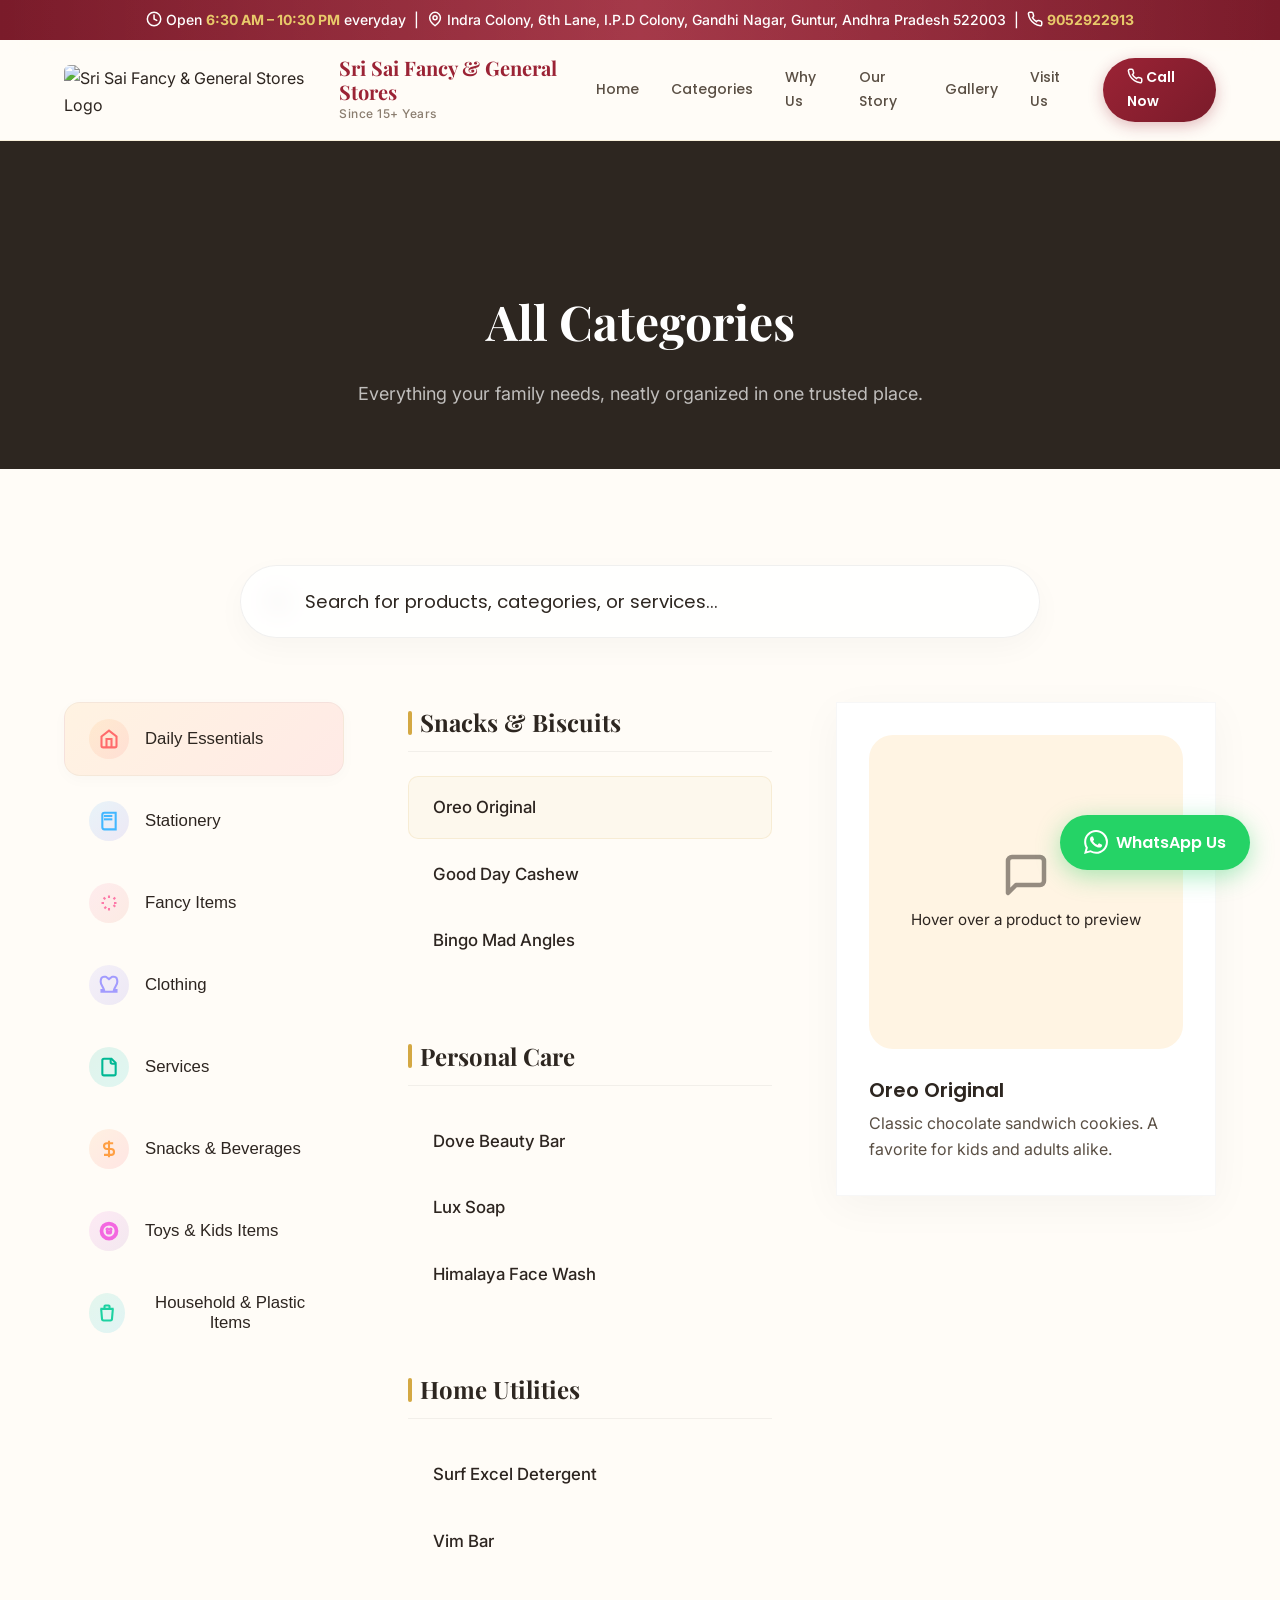
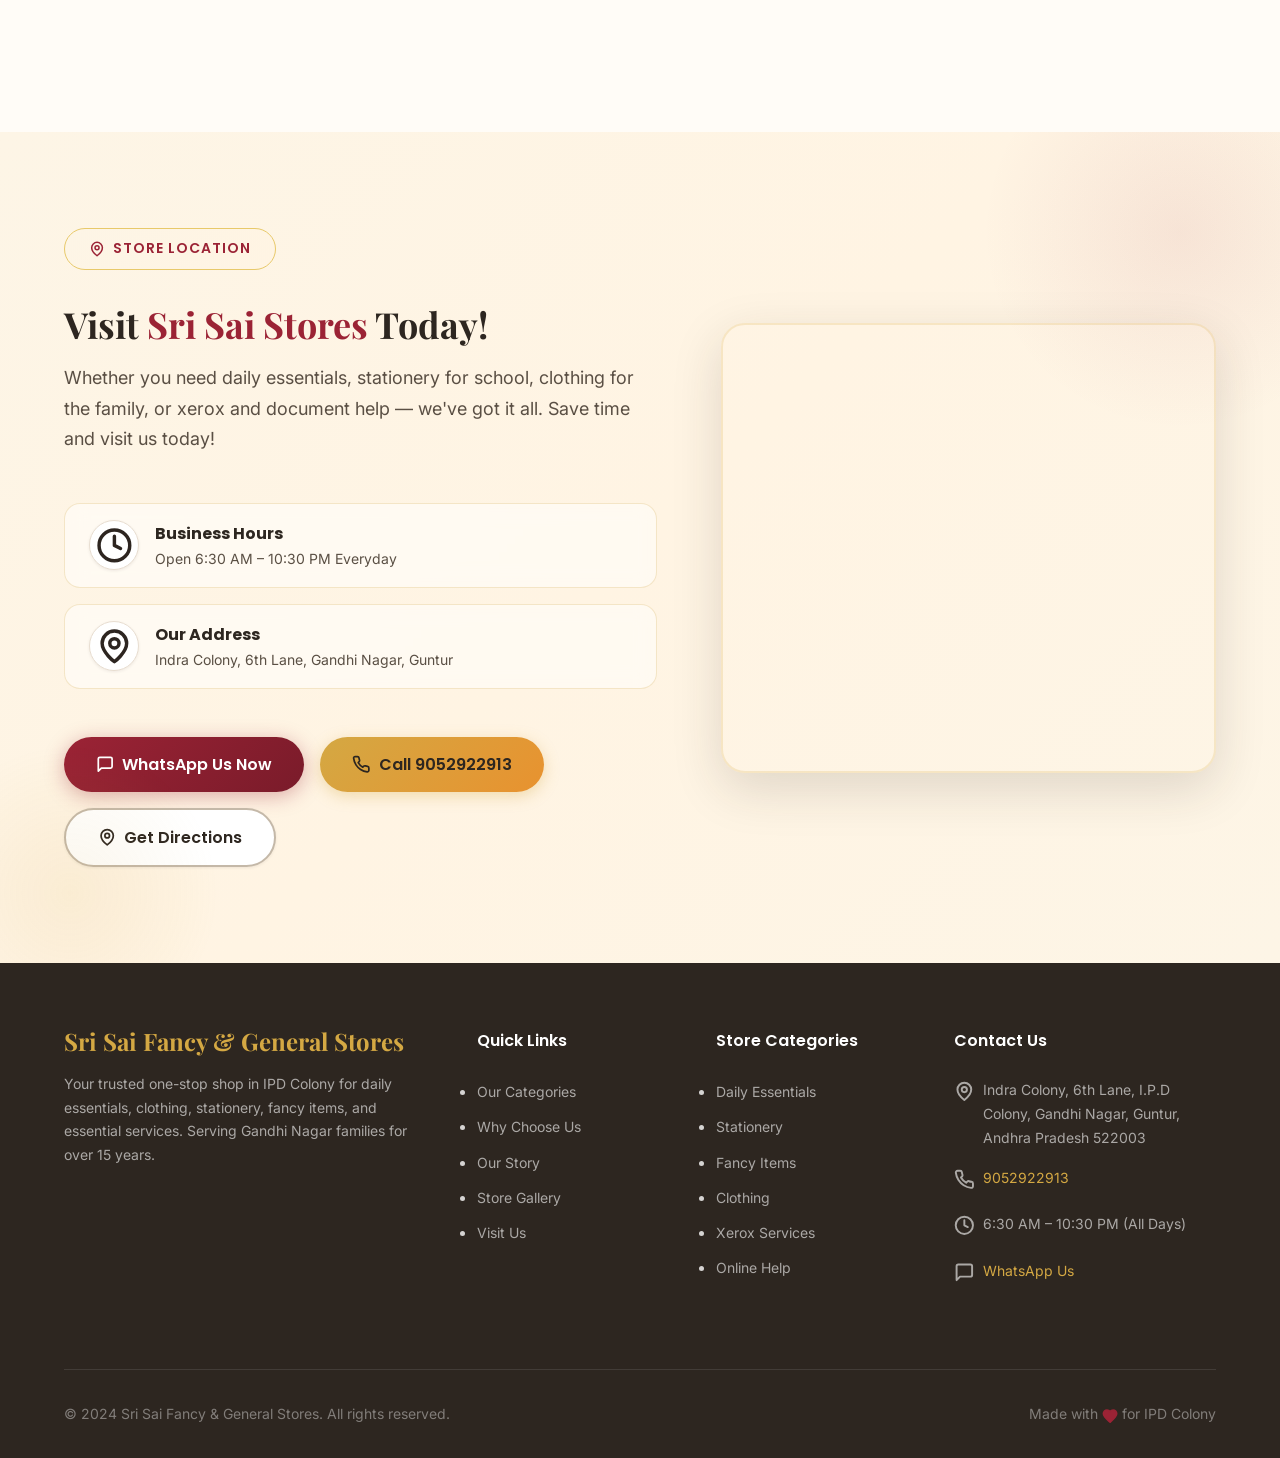
==== categories.html @ 4fc8375c "Add files via upload" ====
<!DOCTYPE html>
<html lang="en">

<head>
  <meta charset="UTF-8">
  <meta name="viewport" content="width=device-width, initial-scale=1.0">
  <title>Sri Sai Fancy & General Stores | IPD Colony, Gandhi Nagar, Guntur</title>
  <meta name="description"
    content="Sri Sai Fancy & General Stores — Your trusted one-stop shop in IPD Colony, Gandhi Nagar, Guntur for daily essentials, stationery, clothing, xerox services & more. Serving 200+ families for 15+ years. Call 9052922913.">
  <meta name="keywords"
    content="general store Guntur, fancy store IPD Colony, Gandhi Nagar store, stationery Guntur, xerox service, clothing store Guntur, Sri Sai stores">
  <meta name="author" content="Sri Sai Fancy & General Stores">
  <meta name="robots" content="index, follow">

  <!-- Open Graph -->
  <meta property="og:title" content="Sri Sai Fancy & General Stores | IPD Colony, Guntur">
  <meta property="og:description"
    content="Your trusted one-stop shop for daily needs, clothing, stationery, and essential services. Serving IPD Colony for 15+ years.">
  <meta property="og:type" content="website">
  <meta property="og:image" content="images/shop-image-2.png">

  <!-- Favicon (using professional vector SVG) -->
  <link rel="icon"
    href="data:image/svg+xml,<svg xmlns='http://www.w3.org/2000/svg' viewBox='0 0 24 24' fill='none' stroke='%239B2335' stroke-width='2' stroke-linecap='round' stroke-linejoin='round'><path d='M3 9l9-7 9 7v11a2 2 0 0 1-2 2H5a2 2 0 0 1-2-2z'/><polyline points='9 22 9 12 15 12 15 22'/></svg>">

  <!-- Stylesheet -->
  <link rel="stylesheet" href="style.css">
</head>

<body>

  <!-- ========== ANNOUNCEMENT BAR ========== -->
  <div class="announcement-bar" id="announcement-bar">
    <span>
      <svg class="icon-svg" viewBox="0 0 24 24" fill="none" stroke="currentColor" stroke-width="2.5"><circle cx="12" cy="12" r="10"/><path d="M12 6v6l4 2"/></svg> Open <span class="highlight">6:30 AM – 10:30 PM</span> everyday &nbsp;|&nbsp;
      <svg class="icon-svg" viewBox="0 0 24 24" fill="none" stroke="currentColor" stroke-width="2.5"><path d="M20 10c0 6-8 12-8 12s-8-6-8-12a8 8 0 0 1 16 0Z"/><circle cx="12" cy="10" r="3"/></svg> Indra Colony, 6th Lane, I.P.D Colony, Gandhi Nagar, Guntur, Andhra Pradesh 522003 &nbsp;|&nbsp;
      <svg class="icon-svg" viewBox="0 0 24 24" fill="none" stroke="currentColor" stroke-width="2.5"><path d="M22 16.92v3a2 2 0 0 1-2.18 2 19.79 19.79 0 0 1-8.63-3.07 19.5 19.5 0 0 1-6-6 19.79 19.79 0 0 1-3.07-8.67A2 2 0 0 1 4.11 2h3a2 2 0 0 1 2 1.72 12.84 12.84 0 0 0 .7 2.81 2 2 0 0 1-.45 2.11L8.09 9.91a16 16 0 0 0 6 6l1.27-1.27a2 2 0 0 1 2.11-.45 12.84 12.84 0 0 0 2.81.7A2 2 0 0 1 22 16.92z"/></svg> <span class="highlight">9052922913</span>
    </span>
  </div>

  <!-- ========== NAVBAR ========== -->
  <nav class="navbar" id="navbar">
    <div class="navbar-inner">
      <a href="#" class="navbar-brand" id="navbar-brand">
        <img src="images/logo.png" alt="Sri Sai Fancy & General Stores Logo" loading="eager">
        <div class="brand-text">
          <span class="brand-name">Sri Sai Fancy & General Stores</span>
          <span class="brand-tagline">Since 15+ Years</span>
        </div>
      </a>

      <div class="navbar-nav" id="navbar-nav">
        <a href="index.html" class="nav-link" id="nav-home">Home</a>
        <a href="#" class="nav-link active" id="nav-categories">Categories</a>
        <a href="index.html#why-us" class="nav-link" id="nav-why-us">Why Us</a>
        <a href="index.html#trust" class="nav-link" id="nav-trust">Our Story</a>
        <a href="index.html#gallery" class="nav-link" id="nav-gallery">Gallery</a>
        <!-- HIDDEN: Reviews nav link — remove style="display:none" to re-enable -->
        <a href="index.html#reviews" class="nav-link" id="nav-reviews" style="display:none">Reviews</a>
        <a href="index.html#cta" class="nav-link" id="nav-location">Visit Us</a>
        <a href="tel:9052922913" class="nav-link nav-cta" id="nav-call"><svg class="icon-svg" viewBox="0 0 24 24" fill="none" stroke="currentColor" stroke-width="2.5"><path d="M22 16.92v3a2 2 0 0 1-2.18 2 19.79 19.79 0 0 1-8.63-3.07 19.5 19.5 0 0 1-6-6 19.79 19.79 0 0 1-3.07-8.67A2 2 0 0 1 4.11 2h3a2 2 0 0 1 2 1.72 12.84 12.84 0 0 0 .7 2.81 2 2 0 0 1-.45 2.11L8.09 9.91a16 16 0 0 0 6 6l1.27-1.27a2 2 0 0 1 2.11-.45 12.84 12.84 0 0 0 2.81.7A2 2 0 0 1 22 16.92z"/></svg> Call Now</a>
      </div>

      <button class="mobile-toggle" id="mobile-toggle" aria-label="Toggle navigation menu">
        <span></span>
        <span></span>
        <span></span>
      </button>
    </div>
  </nav>

  <!-- ========== PAGE HEADER ========== -->
  <header class="page-header" style="background: var(--warm-gray-900); padding: 140px 0 60px; text-align: center; color: white;">
    <div class="container">
      <h1 style="font-family: 'Playfair Display', serif; font-size: var(--text-5xl); margin-bottom: var(--space-md);">All Categories</h1>
      <p style="color: rgba(255,255,255,0.7); max-width: 600px; margin: 0 auto; font-size: var(--text-lg);">Everything your family needs, neatly organized in one trusted place.</p>
    </div>
  </header>

  <!-- ========== PREMIUM CATALOG SYSTEM ========== -->
  <section class="catalog-system section-padding" id="catalog-system">
    <div class="container">
      
      <!-- Smart Search Bar -->
      <div class="catalog-search-wrapper">
        <div class="search-icon">
          <svg viewBox="0 0 24 24" fill="none" stroke="currentColor" stroke-width="2"><circle cx="11" cy="11" r="8"/><line x1="21" y1="21" x2="16.65" y2="16.65"/></svg>
        </div>
        <input type="text" id="catalog-search" class="catalog-search-input" placeholder="Search for products, categories, or services..." autocomplete="off">
        <button class="search-clear" id="search-clear" aria-label="Clear search" style="display:none;">&times;</button>
      </div>

      <!-- Main Layout -->
      <div class="catalog-layout">
        
        <!-- Sidebar: Main Categories -->
        <aside class="catalog-sidebar" id="catalog-sidebar">
          <!-- Populated by JS -->
        </aside>

        <!-- Center: Subcategories & Products -->
        <main class="catalog-content" id="catalog-content">
          <!-- Populated by JS -->
        </main>

        <!-- Right: Sticky Product Preview -->
        <aside class="catalog-preview-pane" id="catalog-preview-pane">
          <div class="preview-sticky-container">
            <div class="preview-card" id="preview-card">
              <div class="preview-image-wrapper">
                <div class="preview-placeholder">
                  <svg class="icon-svg" viewBox="0 0 24 24" fill="none" stroke="currentColor" stroke-width="1.5"><path d="M21 15a2 2 0 0 1-2 2H7l-4 4V5a2 2 0 0 1 2-2h14a2 2 0 0 1 2 2z"/></svg>
                  <span>Hover over a product to preview</span>
                </div>
                <img src="" alt="" class="preview-image" id="preview-image">
                <div class="preview-glow" id="preview-glow"></div>
              </div>
              <div class="preview-details">
                <h3 class="preview-title" id="preview-title"></h3>
                <p class="preview-desc" id="preview-desc"></p>
              </div>
            </div>
          </div>
        </aside>

      </div>
    </div>
  </section>

  <!-- Other sections removed for categories page -->

  <!-- ========== CTA / VISIT US SECTION ========== -->
  <section class="cta-section section-padding" id="cta">
    <div class="container">
      <div class="cta-grid">
        <div class="cta-details fade-in-left">
          <div class="section-badge"><svg class="icon-svg" viewBox="0 0 24 24" fill="none" stroke="currentColor" stroke-width="2.5"><path d="M20 10c0 6-8 12-8 12s-8-6-8-12a8 8 0 0 1 16 0Z"/><circle cx="12" cy="10" r="3"/></svg> Store Location</div>
          <h2>Visit <span>Sri Sai Stores</span> Today!</h2>
          <p>Whether you need daily essentials, stationery for school, clothing for the family, or xerox and document
            help — we've got it all. Save time and visit us today!</p>

          <div class="cta-info">
            <div class="cta-info-card">
              <div class="cta-info-icon"><svg class="icon-svg" viewBox="0 0 24 24" fill="none" stroke="currentColor" stroke-width="2.5"><circle cx="12" cy="12" r="10"/><path d="M12 6v6l4 2"/></svg></div>
              <div class="cta-info-text">
                <strong>Business Hours</strong>
                <span>Open 6:30 AM – 10:30 PM Everyday</span>
              </div>
            </div>

            <div class="cta-info-card">
              <div class="cta-info-icon"><svg class="icon-svg" viewBox="0 0 24 24" fill="none" stroke="currentColor" stroke-width="2.5"><path d="M20 10c0 6-8 12-8 12s-8-6-8-12a8 8 0 0 1 16 0Z"/><circle cx="12" cy="10" r="3"/></svg></div>
              <div class="cta-info-text">
                <strong>Our Address</strong>
                <span>Indra Colony, 6th Lane, Gandhi Nagar, Guntur</span>
              </div>
            </div>
          </div>

          <div class="cta-buttons">
            <a href="https://wa.me/919052922913?text=Hi%20Sri%20Sai%20Stores!%20I%20want%20to%20visit%20your%20shop."
              class="btn btn-cta-solid" id="cta-whatsapp">
              <svg class="icon-svg" viewBox="0 0 24 24" fill="none" stroke="currentColor" stroke-width="2.5"><path d="M21 15a2 2 0 0 1-2 2H7l-4 4V5a2 2 0 0 1 2-2h14a2 2 0 0 1 2 2z"/></svg> WhatsApp Us Now
            </a>
            <a href="tel:9052922913" class="btn btn-primary" id="cta-call">
              <svg class="icon-svg" viewBox="0 0 24 24" fill="none" stroke="currentColor" stroke-width="2.5"><path d="M22 16.92v3a2 2 0 0 1-2.18 2 19.79 19.79 0 0 1-8.63-3.07 19.5 19.5 0 0 1-6-6 19.79 19.79 0 0 1-3.07-8.67A2 2 0 0 1 4.11 2h3a2 2 0 0 1 2 1.72 12.84 12.84 0 0 0 .7 2.81 2 2 0 0 1-.45 2.11L8.09 9.91a16 16 0 0 0 6 6l1.27-1.27a2 2 0 0 1 2.11-.45 12.84 12.84 0 0 0 2.81.7A2 2 0 0 1 22 16.92z"/></svg> Call 9052922913
            </a>
            <a href="https://www.google.com/maps/dir/?api=1&destination=16.277998,80.451693" target="_blank"
              class="btn btn-secondary" id="cta-directions">
              <svg class="icon-svg" viewBox="0 0 24 24" fill="none" stroke="currentColor" stroke-width="2.5"><path d="M20 10c0 6-8 12-8 12s-8-6-8-12a8 8 0 0 1 16 0Z"/><circle cx="12" cy="10" r="3"/></svg> Get Directions
            </a>
          </div>
        </div>

        <div class="cta-map-container fade-in-right">
          <div class="map-wrapper">
            <iframe src="https://maps.google.com/maps?q=16.277998,80.451693&z=17&output=embed" allowfullscreen=""
              loading="lazy" referrerpolicy="no-referrer-when-downgrade"
              title="Sri Sai Fancy and General Stores location on Google Maps">
            </iframe>
          </div>
        </div>
      </div>
    </div>
  </section>



  <!-- ========== FOOTER ========== -->
  <footer class="footer" id="footer">
    <div class="container">
      <div class="footer-grid">
        <div class="footer-brand">
          <span class="brand-name">Sri Sai Fancy & General Stores</span>
          <p>Your trusted one-stop shop in IPD Colony for daily essentials, clothing, stationery, fancy items, and
            essential services. Serving Gandhi Nagar families for over 15 years.</p>
        </div>

        <div>
          <h4>Quick Links</h4>
          <ul class="footer-links">
            <li><a href="#categories">Our Categories</a></li>
            <li><a href="index.html#why-us">Why Choose Us</a></li>
            <li><a href="index.html#trust">Our Story</a></li>
            <li><a href="index.html#gallery">Store Gallery</a></li>
            <li><a href="index.html#cta">Visit Us</a></li>
          </ul>
        </div>

        <div>
          <h4>Store Categories</h4>
          <ul class="footer-links">
            <li><a href="#cat-daily">Daily Essentials</a></li>
            <li><a href="#cat-stationery">Stationery</a></li>
            <li><a href="#cat-fancy">Fancy Items</a></li>
            <li><a href="#cat-clothing">Clothing</a></li>
            <li><a href="#cat-xerox">Xerox Services</a></li>
            <li><a href="#cat-online">Online Help</a></li>
          </ul>
        </div>

        <div>
          <h4>Contact Us</h4>
          <div class="footer-contact-item">
            <span class="icon"><svg class="icon-svg" viewBox="0 0 24 24" fill="none" stroke="currentColor" stroke-width="2.5"><path d="M20 10c0 6-8 12-8 12s-8-6-8-12a8 8 0 0 1 16 0Z"/><circle cx="12" cy="10" r="3"/></svg></span>
            <span>Indra Colony, 6th Lane, I.P.D Colony, Gandhi Nagar, Guntur, Andhra Pradesh 522003</span>
          </div>
          <div class="footer-contact-item">
            <span class="icon"><svg class="icon-svg" viewBox="0 0 24 24" fill="none" stroke="currentColor" stroke-width="2.5"><path d="M22 16.92v3a2 2 0 0 1-2.18 2 19.79 19.79 0 0 1-8.63-3.07 19.5 19.5 0 0 1-6-6 19.79 19.79 0 0 1-3.07-8.67A2 2 0 0 1 4.11 2h3a2 2 0 0 1 2 1.72 12.84 12.84 0 0 0 .7 2.81 2 2 0 0 1-.45 2.11L8.09 9.91a16 16 0 0 0 6 6l1.27-1.27a2 2 0 0 1 2.11-.45 12.84 12.84 0 0 0 2.81.7A2 2 0 0 1 22 16.92z"/></svg></span>
            <span><a href="tel:9052922913" style="color: var(--gold);">9052922913</a></span>
          </div>
          <div class="footer-contact-item">
            <span class="icon"><svg class="icon-svg" viewBox="0 0 24 24" fill="none" stroke="currentColor" stroke-width="2.5"><circle cx="12" cy="12" r="10"/><path d="M12 6v6l4 2"/></svg></span>
            <span>6:30 AM – 10:30 PM (All Days)</span>
          </div>
          <div class="footer-contact-item">
            <span class="icon"><svg class="icon-svg" viewBox="0 0 24 24" fill="none" stroke="currentColor" stroke-width="2.5"><path d="M21 15a2 2 0 0 1-2 2H7l-4 4V5a2 2 0 0 1 2-2h14a2 2 0 0 1 2 2z"/></svg></span>
            <span><a href="https://wa.me/919052922913" style="color: var(--gold);">WhatsApp Us</a></span>
          </div>
        </div>
      </div>

      <div class="footer-bottom">
        <span>© 2024 Sri Sai Fancy & General Stores. All rights reserved.</span>
        <span>Made with <svg class="icon-svg icon-heart" viewBox="0 0 24 24" fill="currentColor" stroke="none"><path d="M12 21.35l-1.45-1.32C5.4 15.36 2 12.28 2 8.5 2 5.42 4.42 3 7.5 3c1.74 0 3.41.81 4.5 2.09C13.09 3.81 14.76 3 16.5 3 19.58 3 22 5.42 22 8.5c0 3.78-3.4 6.86-8.55 11.54L12 21.35z"/></svg> for IPD Colony</span>
      </div>
    </div>
  </footer>

  <!-- ========== FLOATING WHATSAPP BUTTON ========== -->
  <a href="https://wa.me/919052922913?text=Hi%20Sri%20Sai%20Stores!%20I%20need%20some%20help." class="whatsapp-float"
    id="whatsapp-float" target="_blank" rel="noopener" aria-label="Chat on WhatsApp">
    <svg viewBox="0 0 24 24" xmlns="http://www.w3.org/2000/svg">
      <path
        d="M17.472 14.382c-.297-.149-1.758-.867-2.03-.967-.273-.099-.471-.148-.67.15-.197.297-.767.966-.94 1.164-.173.199-.347.223-.644.075-.297-.15-1.255-.463-2.39-1.475-.883-.788-1.48-1.761-1.653-2.059-.173-.297-.018-.458.13-.606.134-.133.298-.347.446-.52.149-.174.198-.298.298-.497.099-.198.05-.371-.025-.52-.075-.149-.669-1.612-.916-2.207-.242-.579-.487-.5-.669-.51-.173-.008-.371-.01-.57-.01-.198 0-.52.074-.792.372-.272.297-1.04 1.016-1.04 2.479 0 1.462 1.065 2.875 1.213 3.074.149.198 2.096 3.2 5.077 4.487.709.306 1.262.489 1.694.625.712.227 1.36.195 1.871.118.571-.085 1.758-.719 2.006-1.413.248-.694.248-1.289.173-1.413-.074-.124-.272-.198-.57-.347m-5.421 7.403h-.004a9.87 9.87 0 01-5.031-1.378l-.361-.214-3.741.982.998-3.648-.235-.374a9.86 9.86 0 01-1.51-5.26c.001-5.45 4.436-9.884 9.888-9.884 2.64 0 5.122 1.03 6.988 2.898a9.825 9.825 0 012.893 6.994c-.003 5.45-4.437 9.884-9.885 9.884m8.413-18.297A11.815 11.815 0 0012.05 0C5.495 0 .16 5.335.157 11.892c0 2.096.547 4.142 1.588 5.945L.057 24l6.305-1.654a11.882 11.882 0 005.683 1.448h.005c6.554 0 11.89-5.335 11.893-11.893a11.821 11.821 0 00-3.48-8.413z" />
    </svg>
    WhatsApp Us
  </a>

  <!-- ========== BACK TO TOP ========== -->
  <button class="back-to-top" id="back-to-top" aria-label="Back to top">↑</button>

  <!-- ========== JAVASCRIPT ========== -->
  <script src="script.js"></script>
  <script src="catalog.js"></script>

  <!-- Structured Data for Local SEO -->
  <script type="application/ld+json">
  {
    "@context": "https://schema.org",
    "@type": "LocalBusiness",
    "name": "Sri Sai Fancy & General Stores",
    "description": "Trusted one-stop shop in IPD Colony, Gandhi Nagar, Guntur for daily essentials, stationery, clothing, fancy items, xerox services, and online application help. Serving 200+ families for 15+ years.",
    "address": {
      "@type": "PostalAddress",
      "streetAddress": "Indra Colony, 6th Lane, I.P.D Colony, Gandhi Nagar",
      "addressLocality": "Guntur",
      "addressRegion": "Andhra Pradesh",
      "postalCode": "522003",
      "addressCountry": "IN"
    },
    "telephone": "+919052922913",
    "openingHours": "Mo-Su 06:30-22:30",
    "priceRange": "₹",
    "image": "images/shop-image-2.png",
    "url": "",
    "sameAs": []
  }
  </script>
</body>

</html>
---- style.css ----
/* ==========================================
   SRI SAI FANCY & GENERAL STORES
   Design System & Complete Styles
   ========================================== */

/* --- Google Fonts --- */
@import url('https://fonts.googleapis.com/css2?family=Playfair+Display:wght@500;600;700;800&family=Inter:wght@300;400;500;600;700&family=Poppins:wght@400;500;600;700&display=swap');

/* --- CSS Custom Properties --- */
:root {
  /* Primary Palette — Warm, Trustworthy */
  --crimson: #9B2335;
  --crimson-dark: #7A1B2A;
  --crimson-light: #C43A4F;
  --gold: #D4A843;
  --gold-light: #E8C96A;
  --gold-pale: #FDF5E6;
  --saffron: #E8922F;

  /* Neutrals */
  --ivory: #FFF9F0;
  --cream: #FFF4E3;
  --warm-white: #FFFCF7;
  --warm-gray-100: #F5EDE3;
  --warm-gray-200: #E8DDD0;
  --warm-gray-300: #C4B8A8;
  --warm-gray-500: #8A7D6F;
  --warm-gray-700: #5A4F44;
  --warm-gray-900: #2d2620;

  /* Semantic */
  --text-primary: #2D2520;
  --text-secondary: #5A4F44;
  --text-light: #8A7D6F;
  --bg-primary: #FFFCF7;
  --bg-section: #FFF4E3;
  --success-green: #2E7D32;

  /* Spacing */
  --space-xs: 0.25rem;
  --space-sm: 0.5rem;
  --space-md: 1rem;
  --space-lg: 1.5rem;
  --space-xl: 2rem;
  --space-2xl: 3rem;
  --space-3xl: 4rem;
  --space-4xl: 6rem;

  /* Typography Scale */
  --text-xs: 0.75rem;
  --text-sm: 0.875rem;
  --text-base: 1rem;
  --text-lg: 1.125rem;
  --text-xl: 1.25rem;
  --text-2xl: 1.5rem;
  --text-3xl: 1.875rem;
  --text-4xl: 2.25rem;
  --text-5xl: 3rem;
  --text-6xl: 3.75rem;

  /* Borders & Radius */
  --radius-sm: 6px;
  --radius-md: 10px;
  --radius-lg: 16px;
  --radius-xl: 24px;
  --radius-full: 50%;

  /* Shadows */
  --shadow-sm: 0 1px 3px rgba(45, 37, 32, 0.08);
  --shadow-md: 0 4px 12px rgba(45, 37, 32, 0.1);
  --shadow-lg: 0 8px 30px rgba(45, 37, 32, 0.12);
  --shadow-xl: 0 16px 50px rgba(45, 37, 32, 0.15);
  --shadow-glow: 0 0 30px rgba(212, 168, 67, 0.25);

  /* Transitions */
  --ease-out: cubic-bezier(0.16, 1, 0.3, 1);
  --ease-bounce: cubic-bezier(0.34, 1.56, 0.64, 1);
  --duration-fast: 200ms;
  --duration-normal: 350ms;
  --duration-slow: 600ms;
}

/* --- Reset & Global --- */
*,
*::before,
*::after {
  margin: 0;
  padding: 0;
  box-sizing: border-box;
}

html {
  scroll-behavior: smooth;
  scroll-padding-top: 80px;
  font-size: 16px;
}

body {
  font-family: 'Inter', -apple-system, BlinkMacSystemFont, sans-serif;
  color: var(--text-primary);
  background-color: var(--bg-primary);
  line-height: 1.7;
  overflow-x: hidden;
  -webkit-font-smoothing: antialiased;
  -moz-osx-font-smoothing: grayscale;
}

img {
  max-width: 100%;
  height: auto;
  display: block;
}

a {
  text-decoration: none;
  color: inherit;
  transition: color var(--duration-fast) ease;
}

/* --- Global SVG Icon Helper --- */
.icon-svg {
  width: 1.15em;
  height: 1.15em;
  display: inline-block;
  vertical-align: -0.15em;
  stroke-width: 2.25px;
  stroke-linecap: round;
  stroke-linejoin: round;
  flex-shrink: 0;
}
.icon-heart {
  fill: var(--crimson);
  stroke: var(--crimson);
  vertical-align: middle;
}

/* --- Utility Classes --- */
.container {
  max-width: 1200px;
  margin: 0 auto;
  padding: 0 var(--space-lg);
}

.section-padding {
  padding: var(--space-4xl) 0;
}

.text-center {
  text-align: center;
}

/* --- Section Headers --- */
.section-header {
  text-align: center;
  margin-bottom: var(--space-3xl);
}

.section-badge {
  display: inline-flex;
  align-items: center;
  gap: var(--space-sm);
  background: linear-gradient(135deg, var(--gold-pale), var(--cream));
  color: var(--crimson);
  font-family: 'Poppins', sans-serif;
  font-weight: 600;
  font-size: var(--text-sm);
  padding: var(--space-sm) var(--space-lg);
  border-radius: 50px;
  border: 1px solid var(--gold-light);
  margin-bottom: var(--space-md);
  text-transform: uppercase;
  letter-spacing: 1px;
}

.section-title {
  font-family: 'Playfair Display', serif;
  font-weight: 700;
  font-size: var(--text-4xl);
  color: var(--warm-gray-900);
  margin-bottom: var(--space-md);
  line-height: 1.2;
}

.section-subtitle {
  font-size: var(--text-lg);
  color: var(--text-secondary);
  max-width: 650px;
  margin: 0 auto;
}

/* ==========================================
   ANNOUNCEMENT BAR
   ========================================== */
.announcement-bar {
  background: linear-gradient(90deg, var(--crimson-dark), var(--crimson), var(--crimson-dark));
  color: white;
  text-align: center;
  padding: var(--space-sm) var(--space-md);
  font-size: var(--text-sm);
  font-weight: 500;
  position: relative;
  overflow: hidden;
}

.announcement-bar::before {
  content: '';
  position: absolute;
  inset: 0;
  background: linear-gradient(90deg, transparent, rgba(255, 255, 255, 0.1), transparent);
  animation: shimmer 3s ease-in-out infinite;
}

@keyframes shimmer {

  0%,
  100% {
    transform: translateX(-100%);
  }

  50% {
    transform: translateX(100%);
  }
}

.announcement-bar span {
  position: relative;
  z-index: 1;
}

.announcement-bar .highlight {
  color: var(--gold-light);
  font-weight: 700;
}

/* ==========================================
   NAVBAR
   ========================================== */
.navbar {
  position: sticky;
  top: 0;
  z-index: 1000;
  background: rgba(255, 252, 247, 0.92);
  backdrop-filter: blur(20px);
  -webkit-backdrop-filter: blur(20px);
  border-bottom: 1px solid rgba(212, 168, 67, 0.15);
  transition: all var(--duration-normal) var(--ease-out);
}

.navbar.scrolled {
  box-shadow: var(--shadow-md);
}

.navbar-inner {
  display: flex;
  align-items: center;
  justify-content: space-between;
  padding: var(--space-md) var(--space-lg);
  max-width: 1200px;
  margin: 0 auto;
}

.navbar-brand {
  display: flex;
  align-items: center;
  gap: var(--space-md);
}

.navbar-brand img {
  height: 50px;
  width: auto;
  border-radius: var(--radius-sm);
}

.brand-text {
  display: flex;
  flex-direction: column;
}

.brand-name {
  font-family: 'Playfair Display', serif;
  font-weight: 700;
  font-size: var(--text-xl);
  color: var(--crimson);
  line-height: 1.2;
}

.brand-tagline {
  font-size: var(--text-xs);
  color: var(--text-light);
  font-weight: 500;
  letter-spacing: 0.5px;
}

.navbar-nav {
  display: flex;
  align-items: center;
  gap: var(--space-xl);
}

.nav-link {
  font-family: 'Poppins', sans-serif;
  font-weight: 500;
  font-size: var(--text-sm);
  color: var(--text-secondary);
  position: relative;
  padding: var(--space-xs) 0;
  transition: color var(--duration-fast) ease;
}

.nav-link::after {
  content: '';
  position: absolute;
  bottom: -2px;
  left: 0;
  width: 0;
  height: 2px;
  background: var(--crimson);
  border-radius: 2px;
  transition: width var(--duration-normal) var(--ease-out);
}

.nav-link:hover {
  color: var(--crimson);
}

.nav-link:hover::after {
  width: 100%;
}

.nav-cta {
  background: linear-gradient(135deg, var(--crimson), var(--crimson-dark));
  color: white !important;
  padding: var(--space-sm) var(--space-lg) !important;
  border-radius: 50px;
  font-weight: 600 !important;
  box-shadow: 0 4px 15px rgba(155, 35, 53, 0.3);
  transition: all var(--duration-normal) var(--ease-out) !important;
}

.nav-cta::after {
  display: none !important;
}

.nav-cta:hover {
  transform: translateY(-2px);
  box-shadow: 0 6px 25px rgba(155, 35, 53, 0.4);
  color: white !important;
}

/* Mobile Menu Toggle */
.mobile-toggle {
  display: none;
  flex-direction: column;
  gap: 5px;
  cursor: pointer;
  padding: var(--space-sm);
  z-index: 1001;
  background: none;
  border: none;
}

.mobile-toggle span {
  width: 26px;
  height: 2.5px;
  background: var(--crimson);
  border-radius: 2px;
  transition: all var(--duration-normal) var(--ease-out);
}

.mobile-toggle.active span:nth-child(1) {
  transform: rotate(45deg) translate(5px, 5px);
}

.mobile-toggle.active span:nth-child(2) {
  opacity: 0;
}

.mobile-toggle.active span:nth-child(3) {
  transform: rotate(-45deg) translate(5px, -5px);
}

/* ==========================================
   HERO SECTION
   ========================================== */
.hero {
  position: relative;
  min-height: 92vh;
  display: flex;
  align-items: center;
  overflow: hidden;
  background: linear-gradient(135deg, var(--warm-gray-900) 0%, #3D2F28 50%, var(--crimson-dark) 100%);
}

.hero-bg-image {
  position: absolute;
  inset: 0;
  z-index: 1;
}

.hero-bg-image img {
  width: 100%;
  height: 100%;
  object-fit: cover;
  opacity: 0.55;
}

.hero-overlay {
  position: absolute;
  inset: 0;
  background: linear-gradient(135deg,
      rgba(45, 37, 32, 0.75) 0%,
      rgba(45, 37, 32, 0.55) 40%,
      rgba(155, 35, 53, 0.45) 100%);
  z-index: 2;
}

.hero-content {
  position: relative;
  z-index: 3;
  max-width: 1200px;
  margin: 0 auto;
  padding: var(--space-4xl) var(--space-lg);
  display: grid;
  grid-template-columns: 1fr 1fr;
  gap: var(--space-3xl);
  align-items: center;
}

.hero-text {
  animation: fadeInUp 0.8s var(--ease-out) both;
}

@keyframes fadeInUp {
  from {
    opacity: 0;
    transform: translateY(30px);
  }

  to {
    opacity: 1;
    transform: translateY(0);
  }
}

.hero-badge {
  display: inline-flex;
  align-items: center;
  gap: var(--space-sm);
  background: rgba(212, 168, 67, 0.12);
  border: 1px solid rgba(212, 168, 67, 0.4);
  color: var(--gold-light);
  font-family: 'Poppins', sans-serif;
  font-weight: 600;
  font-size: var(--text-sm);
  padding: var(--space-sm) var(--space-lg);
  border-radius: 50px;
  margin-bottom: var(--space-lg);
  backdrop-filter: blur(15px);
  -webkit-backdrop-filter: blur(15px);
  box-shadow: 0 4px 15px rgba(212, 168, 67, 0.1);
  transition: all var(--duration-fast) ease;
}

.hero-badge:hover {
  border-color: var(--gold);
  background: rgba(212, 168, 67, 0.2);
  transform: scale(1.02);
}

.hero-badge .dot {
  width: 8px;
  height: 8px;
  background: var(--success-green);
  border-radius: var(--radius-full);
  animation: pulse-dot 2s ease-in-out infinite;
}

@keyframes pulse-dot {

  0%,
  100% {
    opacity: 1;
    transform: scale(1);
    box-shadow: 0 0 0 0 rgba(46, 125, 50, 0.7);
  }

  50% {
    opacity: 0.6;
    transform: scale(1.3);
    box-shadow: 0 0 0 6px rgba(46, 125, 50, 0);
  }
}

.hero-title {
  font-family: 'Playfair Display', serif;
  font-weight: 800;
  font-size: var(--text-6xl);
  color: white;
  line-height: 1.1;
  margin-bottom: var(--space-lg);
  letter-spacing: -0.5px;
}

.hero-title .accent {
  background: linear-gradient(135deg, var(--gold-light), #FFD700, var(--saffron));
  -webkit-background-clip: text;
  -webkit-text-fill-color: transparent;
  text-shadow: 0 0 20px rgba(212, 168, 67, 0.2);
  display: block;
}

.hero-description {
  font-size: var(--text-lg);
  color: rgba(255, 255, 255, 0.85);
  line-height: 1.8;
  margin-bottom: var(--space-2xl);
  max-width: 520px;
}

.hero-actions {
  display: flex;
  gap: var(--space-md);
  flex-wrap: wrap;
  margin-bottom: var(--space-2xl);
}

.btn {
  display: inline-flex;
  align-items: center;
  gap: var(--space-sm);
  font-family: 'Poppins', sans-serif;
  font-weight: 600;
  font-size: var(--text-base);
  padding: 14px 32px;
  border-radius: 50px;
  border: none;
  cursor: pointer;
  transition: all var(--duration-normal) var(--ease-out);
  white-space: nowrap;
}

@keyframes pulse-glow {
  0% {
    box-shadow: 0 0 0 0 rgba(212, 168, 67, 0.5), 0 4px 20px rgba(212, 168, 67, 0.4);
  }

  70% {
    box-shadow: 0 0 0 12px rgba(212, 168, 67, 0), 0 4px 20px rgba(212, 168, 67, 0.4);
  }

  100% {
    box-shadow: 0 0 0 0 rgba(212, 168, 67, 0), 0 4px 20px rgba(212, 168, 67, 0.4);
  }
}

.hero-actions .btn-primary {
  background: linear-gradient(135deg, var(--gold), var(--saffron));
  color: var(--warm-gray-900);
  animation: pulse-glow 2s infinite;
}

.btn-primary:hover {
  transform: translateY(-3px);
  box-shadow: 0 8px 35px rgba(212, 168, 67, 0.6);
  animation: none;
  /* Stop pulsing on hover so layout doesn't conflict */
}

.btn-secondary {
  background: rgba(255, 255, 255, 0.08);
  color: white;
  border: 2px solid rgba(255, 255, 255, 0.25);
  backdrop-filter: blur(10px);
  -webkit-backdrop-filter: blur(10px);
}

.btn-secondary:hover {
  background: rgba(255, 255, 255, 0.18);
  border-color: rgba(255, 255, 255, 0.6);
  transform: translateY(-3px);
  box-shadow: 0 8px 25px rgba(255, 255, 255, 0.1);
}

.btn-cta-solid {
  background: linear-gradient(135deg, var(--crimson), var(--crimson-dark));
  color: white;
  box-shadow: 0 4px 20px rgba(155, 35, 53, 0.35);
}

.btn-cta-solid:hover {
  transform: translateY(-3px);
  box-shadow: 0 8px 35px rgba(155, 35, 53, 0.5);
}

.hero-trust-chips {
  display: flex;
  gap: var(--space-md);
  flex-wrap: wrap;
}

.trust-chip {
  display: flex;
  align-items: center;
  gap: var(--space-sm);
  font-size: var(--text-sm);
  color: rgba(255, 255, 255, 0.85);
  background: rgba(255, 255, 255, 0.05);
  border: 1px solid rgba(255, 255, 255, 0.1);
  padding: var(--space-sm) var(--space-md);
  border-radius: 50px;
  transition: all var(--duration-normal) var(--ease-out);
  backdrop-filter: blur(5px);
  -webkit-backdrop-filter: blur(5px);
}

.trust-chip:hover {
  background: rgba(255, 255, 255, 0.12);
  border-color: var(--gold-light);
  transform: translateY(-3px);
  color: white;
  box-shadow: 0 5px 15px rgba(212, 168, 67, 0.15);
}

.trust-chip .icon {
  font-size: var(--text-lg);
}

/* Hero Right — Stats Cards */
.hero-visual {
  animation: fadeInUp 0.8s var(--ease-out) 0.3s both;
}

.hero-stats-grid {
  display: grid;
  grid-template-columns: 1fr 1fr;
  gap: var(--space-md);
}

.stat-card {
  background: rgba(255, 255, 255, 0.04);
  backdrop-filter: blur(25px);
  -webkit-backdrop-filter: blur(25px);
  border: 1px solid rgba(255, 255, 255, 0.15);
  box-shadow: 0 8px 32px 0 rgba(15, 12, 10, 0.2);
  border-radius: var(--radius-lg);
  padding: var(--space-xl);
  text-align: center;
  transition: all var(--duration-normal) var(--ease-out);
}

.stat-card:hover {
  background: rgba(255, 255, 255, 0.1);
  transform: translateY(-8px);
  border-color: rgba(212, 168, 67, 0.4);
  box-shadow: 0 15px 35px rgba(212, 168, 67, 0.15), var(--shadow-glow);
}

.stat-icon {
  font-size: 2.5rem;
  margin-bottom: var(--space-sm);
  color: var(--gold-light);
  display: flex;
  justify-content: center;
  align-items: center;
  filter: drop-shadow(0 2px 10px rgba(232, 201, 106, 0.45));
}

.stat-value {
  font-family: 'Playfair Display', serif;
  font-weight: 700;
  font-size: var(--text-3xl);
  color: var(--gold);
  margin-bottom: var(--space-xs);
  text-shadow: 0 0 10px rgba(212, 168, 67, 0.2);
}

.stat-label {
  font-size: var(--text-sm);
  color: rgba(255, 255, 255, 0.75);
  font-weight: 500;
}

/* ==========================================
   TRUST BANNER
   ========================================== */
.trust-banner {
  background: linear-gradient(135deg, var(--crimson), var(--crimson-dark));
  padding: var(--space-xl) 0;
  position: relative;
  overflow: hidden;
}

.trust-banner::before {
  content: '';
  position: absolute;
  inset: 0;
  background: url("data:image/svg+xml,%3Csvg xmlns='http://www.w3.org/2000/svg' width='40' height='40'%3E%3Ccircle cx='20' cy='20' r='1' fill='rgba(255,255,255,0.08)'/%3E%3C/svg%3E");
}

.trust-items {
  display: flex;
  justify-content: center;
  gap: var(--space-3xl);
  flex-wrap: wrap;
  position: relative;
  z-index: 1;
}

.trust-item {
  display: flex;
  align-items: center;
  gap: var(--space-md);
  color: white;
}

.trust-item .icon {
  font-size: 1.8rem;
  width: 50px;
  height: 50px;
  background: rgba(255, 255, 255, 0.12);
  border-radius: var(--radius-full);
  display: flex;
  align-items: center;
  justify-content: center;
  flex-shrink: 0;
}

.trust-item-text .label {
  font-family: 'Poppins', sans-serif;
  font-weight: 700;
  font-size: var(--text-lg);
}

.trust-item-text .sub {
  font-size: var(--text-sm);
  opacity: 0.8;
}

/* ==========================================
   USP SECTION (Why Choose Us)
   ========================================== */
.usp-section {
  background: var(--bg-primary);
}

.usp-grid {
  display: grid;
  grid-template-columns: repeat(3, 1fr);
  gap: var(--space-xl);
}

.usp-card {
  background: white;
  border-radius: var(--radius-xl);
  padding: var(--space-2xl);
  border: 1px solid rgba(0,0,0,0.04);
  box-shadow: 0 4px 20px rgba(0,0,0,0.03);
  transition: all 0.3s cubic-bezier(0.25, 0.8, 0.25, 1);
  position: relative;
  overflow: hidden;
  z-index: 1;
}

.usp-card::before {
  content: '';
  position: absolute;
  top: 0;
  left: 0;
  right: 0;
  height: 4px;
  background: linear-gradient(90deg, var(--gold-light), var(--gold), var(--saffron));
  opacity: 0;
  transition: opacity 0.3s ease;
  z-index: 2;
}

.usp-card:hover {
  transform: translateY(-5px);
  box-shadow: 0 15px 40px rgba(0,0,0,0.08);
  border-color: rgba(212, 168, 67, 0.3);
}

.usp-card:hover::before {
  opacity: 1;
}

.usp-icon {
  width: 56px;
  height: 56px;
  background: rgba(212, 168, 67, 0.12); /* Soft tinted background */
  border-radius: var(--radius-lg);
  color: var(--gold-dark);
  display: flex;
  align-items: center;
  justify-content: center;
  margin-bottom: var(--space-lg);
  transition: transform 0.3s cubic-bezier(0.25, 0.8, 0.25, 1);
}

.usp-icon svg {
  width: 28px;
  height: 28px;
}

.usp-card:hover .usp-icon {
  transform: scale(1.1) rotate(-3deg);
}

.usp-title {
  font-family: 'Poppins', sans-serif;
  font-weight: 700;
  font-size: var(--text-lg);
  color: var(--warm-gray-900);
  margin-bottom: var(--space-sm);
}

.usp-desc {
  font-size: var(--text-base);
  color: var(--text-secondary);
  line-height: 1.7;
}

/* ==========================================
   CATALOG SYSTEM (Premium Interactive)
   ========================================== */
.catalog-system {
  background: var(--bg-primary);
  min-height: 800px;
}

/* --- Search Bar --- */
.catalog-search-wrapper {
  position: relative;
  max-width: 800px;
  margin: 0 auto var(--space-3xl) auto;
  z-index: 20;
}

.catalog-search-input {
  width: 100%;
  padding: 22px 64px;
  font-size: 1.15rem;
  border: 1px solid rgba(0,0,0,0.06);
  border-radius: 100px;
  background: rgba(255,255,255,0.85);
  backdrop-filter: blur(12px);
  -webkit-backdrop-filter: blur(12px);
  box-shadow: 0 10px 30px rgba(0,0,0,0.03);
  color: var(--warm-gray-900);
  transition: all 0.3s cubic-bezier(0.25, 0.8, 0.25, 1);
  font-family: 'Poppins', sans-serif;
}

.catalog-search-input::placeholder {
  color: var(--warm-gray-400);
  font-weight: 400;
}

.catalog-search-input:focus {
  outline: none;
  box-shadow: 0 15px 40px rgba(212,168,67,0.12);
  border-color: rgba(212,168,67,0.4);
  transform: translateY(-2px);
  background: white;
}

.catalog-search-wrapper .search-icon {
  position: absolute;
  left: 26px;
  top: 50%;
  transform: translateY(-50%);
  color: var(--warm-gray-400);
  width: 24px;
  height: 24px;
  pointer-events: none;
  transition: color 0.3s ease;
}

.catalog-search-input:focus ~ .search-icon {
  color: var(--gold);
}

.search-clear {
  position: absolute;
  right: 24px;
  top: 50%;
  transform: translateY(-50%);
  background: rgba(0,0,0,0.05);
  border: none;
  width: 28px;
  height: 28px;
  border-radius: 50%;
  font-size: 1.2rem;
  display: flex;
  align-items: center;
  justify-content: center;
  color: var(--warm-gray-500);
  cursor: pointer;
  transition: all 0.2s ease;
}

.search-clear:hover {
  background: rgba(0,0,0,0.1);
  color: var(--warm-gray-900);
}

/* --- Main Layout --- */
.catalog-layout {
  display: grid;
  grid-template-columns: 280px 1fr 380px;
  gap: var(--space-3xl);
  align-items: start;
}

/* --- Sidebar --- */
.catalog-sidebar {
  display: flex;
  flex-direction: column;
  gap: var(--space-sm);
  position: sticky;
  top: 100px;
}

.sidebar-item {
  display: flex;
  align-items: center;
  gap: var(--space-md);
  padding: var(--space-md) var(--space-lg);
  border-radius: var(--radius-lg);
  color: var(--warm-gray-600);
  font-weight: 500;
  font-size: 1.05rem;
  cursor: pointer;
  transition: all 0.3s cubic-bezier(0.25, 0.8, 0.25, 1);
  border: 1px solid transparent;
  background: transparent;
}

.sidebar-item:hover {
  background: rgba(0,0,0,0.015);
  transform: translateX(4px);
  color: var(--warm-gray-900);
}

.sidebar-item.active {
  background: white;
  box-shadow: 0 4px 15px rgba(0,0,0,0.025);
  color: var(--warm-gray-900);
  border: 1px solid rgba(0,0,0,0.04);
}

.sidebar-icon {
  width: 40px;
  height: 40px;
  border-radius: 50%;
  display: flex;
  align-items: center;
  justify-content: center;
  transition: all 0.3s ease;
}

.sidebar-icon svg {
  width: 20px;
  height: 20px;
}

/* --- Content Area --- */
.catalog-content {
  display: flex;
  flex-direction: column;
  gap: var(--space-3xl);
  padding-bottom: var(--space-3xl);
}

.catalog-empty-state {
  text-align: center;
  padding: var(--space-3xl) 0;
  color: var(--warm-gray-500);
  font-family: 'Playfair Display', serif;
  font-size: var(--text-2xl);
  animation: fadeIn 0.4s ease;
}

.subcategory-group {
  animation: fadeUp 0.6s cubic-bezier(0.25, 0.8, 0.25, 1) forwards;
  opacity: 0;
  transform: translateY(15px);
}

@keyframes fadeUp {
  to {
    opacity: 1;
    transform: translateY(0);
  }
}

.subcategory-title {
  font-family: 'Playfair Display', serif;
  font-size: var(--text-2xl);
  color: var(--warm-gray-900);
  margin-bottom: var(--space-lg);
  padding-bottom: var(--space-sm);
  border-bottom: 1px solid rgba(0,0,0,0.05);
  display: flex;
  align-items: center;
  gap: var(--space-sm);
}

.subcategory-title::before {
  content: '';
  display: inline-block;
  width: 4px;
  height: 24px;
  background: var(--gold);
  border-radius: 4px;
}

.product-list {
  display: flex;
  flex-direction: column;
  gap: var(--space-xs);
}

.product-item {
  display: flex;
  justify-content: space-between;
  align-items: center;
  padding: var(--space-md) var(--space-lg);
  border-radius: var(--radius-md);
  cursor: pointer;
  transition: all 0.3s cubic-bezier(0.25, 0.8, 0.25, 1);
  border: 1px solid transparent;
  background: transparent;
}

.product-item:hover {
  background: white;
  box-shadow: 0 4px 15px rgba(0,0,0,0.02);
  transform: translateX(4px);
  border-color: rgba(0,0,0,0.03);
}

.product-item.active {
  background: rgba(212,168,67,0.05);
  border-color: rgba(212,168,67,0.15);
}

.product-name {
  font-weight: 500;
  color: var(--warm-gray-800);
  font-size: 1.05rem;
  transition: color 0.3s ease;
}

.product-item:hover .product-name {
  color: var(--gold-dark);
}

.mobile-chevron {
  display: none; /* Only visible on mobile */
  color: var(--warm-gray-400);
  transition: transform 0.3s ease;
}

/* --- Preview Pane --- */
.catalog-preview-pane {
  position: sticky;
  top: 100px;
}

.preview-sticky-container {
  position: relative;
  width: 100%;
}

.preview-card {
  background: white;
  border-radius: var(--radius-2xl);
  padding: var(--space-xl);
  box-shadow: 0 10px 40px rgba(0,0,0,0.04);
  border: 1px solid rgba(0,0,0,0.03);
  display: flex;
  flex-direction: column;
  gap: var(--space-lg);
  transition: all 0.4s cubic-bezier(0.25, 0.8, 0.25, 1);
}

.preview-image-wrapper {
  position: relative;
  width: 100%;
  aspect-ratio: 1/1;
  border-radius: var(--radius-xl);
  background: var(--bg-section);
  overflow: hidden;
  display: flex;
  align-items: center;
  justify-content: center;
}

.preview-placeholder {
  display: flex;
  flex-direction: column;
  align-items: center;
  gap: var(--space-sm);
  color: var(--warm-gray-400);
  font-size: 0.95rem;
  opacity: 1;
  transition: opacity 0.4s ease;
}

.preview-placeholder svg {
  width: 48px;
  height: 48px;
  opacity: 0.5;
}

.preview-image {
  position: absolute;
  top: 0;
  left: 0;
  width: 100%;
  height: 100%;
  object-fit: cover;
  opacity: 0;
  transform: scale(0.92);
  filter: blur(8px);
  transition: all 0.5s cubic-bezier(0.25, 0.8, 0.25, 1);
  z-index: 2;
}

.preview-image.loaded {
  opacity: 1;
  transform: scale(1);
  filter: blur(0);
}

.preview-glow {
  position: absolute;
  bottom: 0;
  left: 50%;
  transform: translateX(-50%);
  width: 80%;
  height: 40%;
  background: var(--gold);
  filter: blur(50px);
  opacity: 0;
  transition: opacity 0.5s ease;
  z-index: 1;
}

.preview-image.loaded ~ .preview-glow {
  opacity: 0.15;
}

.preview-details {
  display: flex;
  flex-direction: column;
  gap: var(--space-xs);
}

.preview-title {
  font-family: 'Poppins', sans-serif;
  font-size: var(--text-xl);
  font-weight: 600;
  color: var(--warm-gray-900);
  min-height: 1.5em;
}

.preview-desc {
  font-size: var(--text-base);
  color: var(--text-secondary);
  line-height: 1.6;
  min-height: 3em;
}

/* --- Mobile Logic --- */
.mobile-product-details {
  display: none;
}

@media (max-width: 1024px) {
  .catalog-layout {
    grid-template-columns: 240px 1fr;
    gap: var(--space-xl);
  }
  .catalog-preview-pane {
    display: none; /* Hide sticky pane on tablet/mobile */
  }
}

@media (max-width: 768px) {
  .catalog-search-wrapper {
    margin-bottom: var(--space-xl);
  }
  
  .catalog-layout {
    grid-template-columns: 1fr;
    gap: var(--space-lg);
  }
  
  .catalog-sidebar {
    position: static;
    flex-direction: row;
    overflow-x: auto;
    padding-bottom: var(--space-md);
    margin-bottom: var(--space-md);
    -webkit-overflow-scrolling: touch;
    scrollbar-width: none;
    border-bottom: 1px solid rgba(0,0,0,0.05);
  }
  
  .catalog-sidebar::-webkit-scrollbar {
    display: none;
  }
  
  .sidebar-item {
    white-space: nowrap;
    padding: var(--space-sm) var(--space-md);
    border-radius: 100px; /* Pill shape for mobile */
    background: white;
    border: 1px solid rgba(0,0,0,0.05);
  }
  
  .sidebar-item.active {
    background: var(--gold-pale);
    border-color: rgba(212,168,67,0.3);
  }
  
  .sidebar-item:hover {
    transform: none;
  }
  
  .sidebar-icon {
    display: none; /* Hide icons on mobile chips to save space */
  }
  
  /* Mobile Accordion */
  .product-item {
    flex-direction: column;
    align-items: stretch;
    padding: 0;
    background: white;
    border: 1px solid rgba(0,0,0,0.04);
    margin-bottom: var(--space-xs);
    overflow: hidden;
  }
  
  .product-item:hover {
    transform: none;
  }
  
  .product-item.active {
    background: white;
    box-shadow: 0 4px 20px rgba(0,0,0,0.04);
  }
  
  .product-header {
    display: flex;
    justify-content: space-between;
    align-items: center;
    width: 100%;
    padding: var(--space-md) var(--space-lg);
  }
  
  .mobile-chevron {
    display: block;
  }
  
  .product-item.active .mobile-chevron {
    transform: rotate(180deg);
  }
  
  .mobile-product-details {
    display: none;
    padding: 0 var(--space-lg) var(--space-lg) var(--space-lg);
    border-top: 1px solid rgba(0,0,0,0.03);
    margin-top: 0;
  }
  
  .mobile-product-details.expanded {
    display: flex;
    flex-direction: column;
    gap: var(--space-md);
    animation: fadeIn 0.4s cubic-bezier(0.25, 0.8, 0.25, 1);
  }
  
  .mobile-preview-img {
    width: 100%;
    aspect-ratio: 16/9;
    border-radius: var(--radius-lg);
    object-fit: cover;
    background: var(--bg-section);
    margin-top: var(--space-md);
  }
  
  .mobile-preview-desc {
    font-size: 0.95rem;
    color: var(--text-secondary);
    line-height: 1.5;
  }
}

/* ==========================================
   TRUST SECTION
   ========================================== */
.trust-section {
  background: var(--bg-primary);
  position: relative;
}

.trust-content {
  display: grid;
  grid-template-columns: 1fr 1fr;
  gap: var(--space-4xl); /* Increased gap for breathing room */
  align-items: center;
}

.trust-image-wrapper {
  position: relative;
  border-radius: var(--radius-2xl); /* Softer, premium curves */
  overflow: hidden;
  box-shadow: 0 24px 50px rgba(0,0,0,0.08); /* Pro Max soft shadow */
  border: 1px solid rgba(0,0,0,0.04);
}

.trust-image-wrapper img {
  width: 100%;
  height: 520px; /* Taller, more editorial image */
  object-fit: cover;
  transition: transform 0.6s cubic-bezier(0.22, 1, 0.36, 1);
}

.trust-image-wrapper:hover img {
  transform: scale(1.03); /* Subtle premium zoom on hover */
}

.trust-image-overlay {
  position: absolute;
  bottom: 0;
  left: 0;
  right: 0;
  background: linear-gradient(transparent, rgba(45, 37, 32, 0.9));
  padding: var(--space-xl);
  color: white;
}

.trust-image-overlay .big-stat {
  font-family: 'Playfair Display', serif;
  font-weight: 800;
  font-size: var(--text-4xl);
  color: var(--gold);
}

.trust-image-overlay .stat-text {
  font-size: var(--text-sm);
  opacity: 0.9;
}

.trust-details h2 {
  font-family: 'Playfair Display', serif;
  font-weight: 700;
  font-size: var(--text-4xl);
  color: var(--warm-gray-900);
  margin-bottom: var(--space-lg);
  line-height: 1.2;
}

.trust-details h2 span {
  color: var(--crimson);
}

.trust-details>p {
  font-size: var(--text-lg);
  color: var(--text-secondary);
  margin-bottom: var(--space-2xl);
  line-height: 1.8;
}

.trust-list {
  display: grid;
  grid-template-columns: 1fr 1fr; /* Bento grid layout */
  gap: var(--space-md);
  margin-top: var(--space-lg);
}

.trust-list-item {
  display: flex;
  flex-direction: column; /* Stack icon and text */
  align-items: flex-start;
  gap: var(--space-sm);
  padding: var(--space-lg);
  background: white;
  border-radius: var(--radius-lg);
  border: 1px solid rgba(0,0,0,0.04);
  box-shadow: 0 4px 15px rgba(0,0,0,0.02);
  transition: all 0.3s cubic-bezier(0.25, 0.8, 0.25, 1); /* Smooth hover */
}

.trust-list-item:hover {
  transform: translateY(-4px);
  border-color: rgba(212, 168, 67, 0.3); /* Soft gold highlight */
  box-shadow: 0 12px 30px rgba(0,0,0,0.06);
}

.trust-list-icon {
  width: 48px;
  height: 48px;
  background: rgba(212, 168, 67, 0.1); /* Soft tinted background */
  color: var(--gold-dark); /* Contrast color */
  border-radius: 50%; /* Perfect circle */
  display: flex;
  align-items: center;
  justify-content: center;
  font-size: 1.2rem;
  flex-shrink: 0;
  margin-bottom: var(--space-xs);
}

.trust-list-icon svg {
  width: 24px;
  height: 24px;
}

.trust-list-text strong {
  display: block;
  font-family: 'Poppins', sans-serif;
  font-weight: 600;
  font-size: var(--text-base);
  color: var(--warm-gray-900);
  margin-bottom: 4px;
  line-height: 1.3;
}

.trust-list-text span {
  font-size: 0.9rem; /* Slightly smaller for better hierarchy */
  color: var(--text-secondary);
  line-height: 1.5;
  display: block;
}

/* ==========================================
   TRUST HIGHLIGHTS SECTION
   ========================================== */
.trust-highlights-section {
  background: linear-gradient(135deg, var(--warm-gray-900) 0%, #3D2F28 50%, var(--crimson-dark) 100%);
  color: white;
  text-align: center;
  position: relative;
  overflow: hidden;
}

.trust-highlights-section::before {
  content: '';
  position: absolute;
  inset: 0;
  background: url("data:image/svg+xml,%3Csvg xmlns='http://www.w3.org/2000/svg' width='60' height='60'%3E%3Ccircle cx='30' cy='30' r='1.5' fill='rgba(212,168,67,0.06)'/%3E%3C/svg%3E");
}

.trust-highlights-section .section-title {
  color: white;
}

.trust-highlights-section .section-subtitle {
  color: rgba(255, 255, 255, 0.7);
}

.trust-highlights-grid {
  display: grid;
  grid-template-columns: repeat(3, 1fr);
  gap: var(--space-xl);
  position: relative;
  z-index: 1;
}

.trust-highlight-card {
  background: rgba(255, 255, 255, 0.06);
  border: 1px solid rgba(255, 255, 255, 0.1);
  border-radius: var(--radius-xl);
  padding: var(--space-2xl) var(--space-xl);
  text-align: center;
  transition: all var(--duration-normal) var(--ease-out);
  position: relative;
  overflow: hidden;
}

.trust-highlight-card::after {
  content: '';
  position: absolute;
  bottom: 0;
  left: 0;
  right: 0;
  height: 3px;
  background: linear-gradient(90deg, var(--crimson), var(--gold), var(--crimson));
  opacity: 0;
  transition: opacity var(--duration-normal) ease;
}

.trust-highlight-card:hover {
  background: rgba(255, 255, 255, 0.1);
  transform: translateY(-6px);
  border-color: rgba(212, 168, 67, 0.25);
  box-shadow: 0 12px 40px rgba(0, 0, 0, 0.25);
}

.trust-highlight-card:hover::after {
  opacity: 1;
}

.highlight-icon-wrap {
  width: 72px;
  height: 72px;
  margin: 0 auto var(--space-lg);
  background: rgba(212, 168, 67, 0.12);
  border: 1px solid rgba(212, 168, 67, 0.2);
  border-radius: var(--radius-full);
  display: flex;
  align-items: center;
  justify-content: center;
  transition: all var(--duration-normal) var(--ease-out);
}

.trust-highlight-card:hover .highlight-icon-wrap {
  background: rgba(212, 168, 67, 0.2);
  transform: scale(1.08);
}

.highlight-icon {
  font-size: 2rem;
}

.highlight-number {
  font-family: 'Playfair Display', serif;
  font-weight: 800;
  font-size: var(--text-4xl);
  color: var(--gold);
  margin-bottom: var(--space-xs);
  line-height: 1.1;
}

.highlight-label {
  font-family: 'Poppins', sans-serif;
  font-weight: 600;
  font-size: var(--text-lg);
  color: rgba(255, 255, 255, 0.9);
  margin-bottom: var(--space-md);
  text-transform: uppercase;
  letter-spacing: 0.5px;
}

.highlight-desc {
  font-size: var(--text-sm);
  color: rgba(255, 255, 255, 0.65);
  line-height: 1.7;
  max-width: 320px;
  margin: 0 auto;
}

/* ==========================================
   CTA SECTION & TWO-COLUMN GRID
   ========================================== */
.cta-section {
  background: linear-gradient(135deg, var(--gold-pale), var(--cream), var(--gold-pale));
  position: relative;
  overflow: hidden;
}

.cta-section::before {
  content: '';
  position: absolute;
  width: 400px;
  height: 400px;
  border-radius: var(--radius-full);
  background: radial-gradient(circle, rgba(155, 35, 53, 0.08), transparent 70%);
  top: -100px;
  right: -100px;
}

.cta-section::after {
  content: '';
  position: absolute;
  width: 300px;
  height: 300px;
  border-radius: var(--radius-full);
  background: radial-gradient(circle, rgba(212, 168, 67, 0.1), transparent 70%);
  bottom: -80px;
  left: -80px;
}

.cta-grid {
  display: grid;
  grid-template-columns: 1.2fr 1fr;
  gap: var(--space-3xl);
  align-items: center;
}

.cta-details {
  text-align: left;
}

.cta-details h2 {
  font-family: 'Playfair Display', serif;
  font-weight: 700;
  font-size: var(--text-4xl);
  color: var(--warm-gray-900);
  margin-top: var(--space-md);
  margin-bottom: var(--space-md);
  line-height: 1.25;
}

.cta-details h2 span {
  color: var(--crimson);
}

.cta-details p {
  font-size: var(--text-lg);
  color: var(--text-secondary);
  margin-bottom: var(--space-2xl);
}

.cta-info {
  display: flex;
  flex-direction: column;
  gap: var(--space-md);
  margin-bottom: var(--space-2xl);
}

.cta-info-card {
  display: flex;
  align-items: center;
  gap: var(--space-md);
  background: rgba(255, 255, 255, 0.5);
  backdrop-filter: blur(10px);
  -webkit-backdrop-filter: blur(10px);
  border: 1px solid rgba(212, 168, 67, 0.25);
  padding: var(--space-md) var(--space-lg);
  border-radius: var(--radius-lg);
  transition: all var(--duration-fast) ease;
}

.cta-info-card:hover {
  transform: translateY(-2px);
  background: rgba(255, 255, 255, 0.85);
  border-color: var(--gold);
  box-shadow: var(--shadow-md);
}

.cta-info-icon {
  font-size: 2rem;
  width: 50px;
  height: 50px;
  background: white;
  border-radius: var(--radius-full);
  display: flex;
  align-items: center;
  justify-content: center;
  box-shadow: var(--shadow-sm);
  border: 1px solid var(--warm-gray-200);
  flex-shrink: 0;
}

.cta-info-text {
  display: flex;
  flex-direction: column;
  text-align: left;
}

.cta-info-text strong {
  font-family: 'Poppins', sans-serif;
  color: var(--warm-gray-900);
  font-size: var(--text-base);
  font-weight: 700;
}

.cta-info-text span {
  font-size: var(--text-sm);
  color: var(--text-secondary);
}

.cta-buttons {
  display: flex;
  justify-content: flex-start;
  gap: var(--space-md);
  flex-wrap: wrap;
  margin-top: var(--space-xl);
}

.cta-buttons .btn-primary {
  background: linear-gradient(135deg, var(--gold), var(--saffron));
  color: var(--warm-gray-900);
  box-shadow: 0 4px 15px rgba(212, 168, 67, 0.35);
}

.cta-buttons .btn-primary:hover {
  transform: translateY(-3px);
  box-shadow: 0 8px 25px rgba(212, 168, 67, 0.5);
}

.cta-buttons .btn-secondary {
  background: white;
  color: var(--warm-gray-900);
  border: 2px solid var(--warm-gray-300);
  box-shadow: var(--shadow-sm);
}

.cta-buttons .btn-secondary:hover {
  background: var(--warm-gray-100);
  border-color: var(--warm-gray-500);
  transform: translateY(-3px);
  box-shadow: var(--shadow-md);
}

/* ==========================================
   LOCATION / MAP SECTION
   ========================================== */
.cta-map-container {
  width: 100%;
}

.map-wrapper {
  border-radius: var(--radius-xl);
  overflow: hidden;
  box-shadow: var(--shadow-xl);
  border: 2px solid rgba(212, 168, 67, 0.2);
  height: 450px;
  transition: all var(--duration-normal) var(--ease-out);
}

.map-wrapper:hover {
  border-color: var(--gold);
  box-shadow: 0 20px 45px rgba(212, 168, 67, 0.15);
  transform: translateY(-4px);
}

.map-wrapper iframe {
  width: 100%;
  height: 100%;
  border: none;
}

/* ==========================================
   FOOTER
   ========================================== */
.footer {
  background: var(--warm-gray-900);
  color: rgba(255, 255, 255, 0.8);
  padding: var(--space-3xl) 0 var(--space-xl);
}

.footer-grid {
  display: grid;
  grid-template-columns: 2fr 1fr 1fr 1.5fr;
  gap: var(--space-3xl);
  margin-bottom: var(--space-3xl);
}

.footer-brand .brand-name {
  font-family: 'Playfair Display', serif;
  font-weight: 700;
  font-size: var(--text-2xl);
  color: var(--gold);
  margin-bottom: var(--space-md);
  display: block;
}

.footer-brand p {
  font-size: var(--text-sm);
  line-height: 1.7;
  margin-bottom: var(--space-lg);
  color: rgba(255, 255, 255, 0.6);
}

.footer h4 {
  font-family: 'Poppins', sans-serif;
  font-weight: 600;
  font-size: var(--text-base);
  color: white;
  margin-bottom: var(--space-lg);
}

.footer-links li {
  margin-bottom: var(--space-sm);
}

.footer-links a {
  font-size: var(--text-sm);
  color: rgba(255, 255, 255, 0.6);
  transition: all var(--duration-fast) ease;
}

.footer-links a:hover {
  color: var(--gold);
  padding-left: 4px;
}

.footer-contact-item {
  display: flex;
  align-items: flex-start;
  gap: var(--space-sm);
  font-size: var(--text-sm);
  color: rgba(255, 255, 255, 0.6);
  margin-bottom: var(--space-md);
}

.footer-contact-item .icon {
  font-size: var(--text-lg);
  flex-shrink: 0;
}

.footer-bottom {
  border-top: 1px solid rgba(255, 255, 255, 0.1);
  padding-top: var(--space-xl);
  display: flex;
  justify-content: space-between;
  align-items: center;
  font-size: var(--text-sm);
  color: rgba(255, 255, 255, 0.4);
}

/* ==========================================
   FLOATING WHATSAPP BUTTON
   ========================================== */
.whatsapp-float {
  position: fixed;
  bottom: 30px;
  right: 30px;
  z-index: 999;
  display: flex;
  align-items: center;
  gap: var(--space-sm);
  background: #25D366;
  color: white;
  padding: 14px 24px;
  border-radius: 50px;
  font-family: 'Poppins', sans-serif;
  font-weight: 600;
  font-size: var(--text-base);
  box-shadow: 0 6px 25px rgba(37, 211, 102, 0.4);
  transition: all var(--duration-normal) var(--ease-out);
  animation: float-bounce 3s ease-in-out infinite;
}

.whatsapp-float:hover {
  transform: translateY(-4px) scale(1.05);
  box-shadow: 0 10px 40px rgba(37, 211, 102, 0.5);
}

@keyframes float-bounce {

  0%,
  100% {
    transform: translateY(0);
  }

  50% {
    transform: translateY(-6px);
  }
}

.whatsapp-float svg {
  width: 24px;
  height: 24px;
  fill: white;
}

/* ==========================================
   BACK TO TOP BUTTON
   ========================================== */
.back-to-top {
  position: fixed;
  bottom: 30px;
  left: 30px;
  z-index: 999;
  width: 48px;
  height: 48px;
  background: var(--crimson);
  color: white;
  border: none;
  border-radius: var(--radius-full);
  font-size: var(--text-xl);
  cursor: pointer;
  opacity: 0;
  visibility: hidden;
  transition: all var(--duration-normal) var(--ease-out);
  box-shadow: var(--shadow-md);
  display: flex;
  align-items: center;
  justify-content: center;
}

.back-to-top.visible {
  opacity: 1;
  visibility: visible;
}

.back-to-top:hover {
  transform: translateY(-4px);
  background: var(--crimson-dark);
  box-shadow: var(--shadow-lg);
}

/* ==========================================
   SCROLL ANIMATIONS
   ========================================== */
.fade-in {
  opacity: 0;
  transform: translateY(25px);
  transition: all var(--duration-slow) var(--ease-out);
}

.fade-in.visible {
  opacity: 1;
  transform: translateY(0);
}

.fade-in-left {
  opacity: 0;
  transform: translateX(-30px);
  transition: all var(--duration-slow) var(--ease-out);
}

.fade-in-left.visible {
  opacity: 1;
  transform: translateX(0);
}

.fade-in-right {
  opacity: 0;
  transform: translateX(30px);
  transition: all var(--duration-slow) var(--ease-out);
}

.fade-in-right.visible {
  opacity: 1;
  transform: translateX(0);
}

/* ==========================================
   GALLERY SECTION & LIGHTBOX
   ========================================== */
.gallery-section {
  background: #0e0b09;
  color: white;
  position: relative;
  overflow: hidden;
}

/* Rich radial glow from center */
.gallery-section::before {
  content: '';
  position: absolute;
  inset: 0;
  background:
    radial-gradient(ellipse 80% 60% at 50% 60%, rgba(155, 35, 53, 0.18) 0%, transparent 65%),
    radial-gradient(ellipse 60% 40% at 50% 50%, rgba(212, 168, 67, 0.08) 0%, transparent 55%);
  z-index: 0;
  pointer-events: none;
}

/* Subtle dot grid */
.gallery-section::after {
  content: '';
  position: absolute;
  inset: 0;
  background: url("data:image/svg+xml,%3Csvg xmlns='http://www.w3.org/2000/svg' width='50' height='50'%3E%3Ccircle cx='25' cy='25' r='1' fill='rgba(255,255,255,0.035)'/%3E%3C/svg%3E");
  z-index: 0;
  pointer-events: none;
}

.gallery-section .container {
  position: relative;
  z-index: 1;
}

.gallery-section .section-title {
  color: white;
}

.gallery-section .section-subtitle {
  color: rgba(255, 255, 255, 0.6);
}

/* ==========================================
   3D COVERFLOW CAROUSEL
   ========================================== */
.coverflow-wrapper {
  perspective: 1400px;
  overflow: visible;
  margin: var(--space-3xl) 0 var(--space-xl);
  position: relative;
}

.coverflow-track {
  display: flex;
  align-items: center;
  justify-content: center;
  position: relative;
  height: 480px;
  transform-style: preserve-3d;
}

/* ---- Individual slide ---- */
.coverflow-slide {
  position: absolute;
  width: 600px;      /* landscape width to avoid cropping */
  height: 400px;     /* landscape height */
  flex-shrink: 0;
  border-radius: 18px;
  overflow: hidden;
  cursor: pointer;
  transition:
    transform 0.6s cubic-bezier(0.22, 1, 0.36, 1),
    opacity   0.6s ease,
    box-shadow 0.6s ease;
  transform-origin: center center;
  transform-style: preserve-3d;
  background: #111;
}

.coverflow-slide img {
  width: 100%;
  height: 100%;
  object-fit: cover;   /* fills card, keeps aspect ratio, no distortion */
  display: block;
  transition: transform 0.6s cubic-bezier(0.22, 1, 0.36, 1);
}

/* ---- Position classes set by JavaScript ---- */

/* Active / center — full size, forward, gold glow */
.coverflow-slide.pos-active {
  transform: translateX(0) rotateY(0deg) scale(1) translateZ(100px);
  opacity: 1;
  z-index: 10;
  box-shadow:
    0 0 0 2px rgba(212, 168, 67, 0.55),
    0 10px 40px rgba(212, 168, 67, 0.18),
    0 30px 90px rgba(0, 0, 0, 0.65);
}

.coverflow-slide.pos-active img {
  transform: scale(1.01);
}

/* Immediately left — offset scales with new 600px card width */
.coverflow-slide.pos-prev1 {
  transform: translateX(-400px) rotateY(35deg) scale(0.82) translateZ(10px);
  opacity: 0.75;
  z-index: 7;
  box-shadow: 0 20px 60px rgba(0, 0, 0, 0.5);
}

/* Immediately right */
.coverflow-slide.pos-next1 {
  transform: translateX(400px) rotateY(-35deg) scale(0.82) translateZ(10px);
  opacity: 0.75;
  z-index: 7;
  box-shadow: 0 20px 60px rgba(0, 0, 0, 0.5);
}

/* Two positions left */
.coverflow-slide.pos-prev2 {
  transform: translateX(-700px) rotateY(52deg) scale(0.64) translateZ(-50px);
  opacity: 0.35;
  z-index: 4;
  box-shadow: 0 10px 30px rgba(0, 0, 0, 0.4);
}

/* Two positions right */
.coverflow-slide.pos-next2 {
  transform: translateX(700px) rotateY(-52deg) scale(0.64) translateZ(-50px);
  opacity: 0.35;
  z-index: 4;
  box-shadow: 0 10px 30px rgba(0, 0, 0, 0.4);
}

/* Hidden — off the edges */
.coverflow-slide.pos-hidden-left {
  transform: translateX(-950px) rotateY(65deg) scale(0.48) translateZ(-80px);
  opacity: 0;
  z-index: 1;
  pointer-events: none;
}
.coverflow-slide.pos-hidden-right {
  transform: translateX(950px) rotateY(-65deg) scale(0.48) translateZ(-80px);
  opacity: 0;
  z-index: 1;
  pointer-events: none;
}

/* ---- Navigation ---- */
.coverflow-nav {
  display: flex;
  align-items: center;
  justify-content: center;
  gap: 20px;
  margin-top: var(--space-2xl);
}

.coverflow-btn {
  width: 52px;
  height: 52px;
  border-radius: 50%;
  border: 1.5px solid rgba(212, 168, 67, 0.4);
  background: rgba(212, 168, 67, 0.06);
  color: rgba(212, 168, 67, 0.9);
  display: flex;
  align-items: center;
  justify-content: center;
  cursor: pointer;
  transition: all 0.3s ease;
  flex-shrink: 0;
}

.coverflow-btn svg {
  width: 22px;
  height: 22px;
}

.coverflow-btn:hover {
  background: rgba(212, 168, 67, 0.18);
  border-color: rgba(212, 168, 67, 0.85);
  color: #D4A843;
  transform: scale(1.12);
  box-shadow: 0 0 20px rgba(212, 168, 67, 0.2);
}

.coverflow-btn:active {
  transform: scale(0.94);
}

/* Dot indicators between the buttons */
.coverflow-dots {
  display: flex;
  gap: 7px;
  align-items: center;
}

.coverflow-dot {
  width: 6px;
  height: 6px;
  border-radius: 50%;
  background: rgba(255, 255, 255, 0.25);
  transition: all 0.3s ease;
  cursor: pointer;
}

.coverflow-dot.active {
  width: 22px;
  border-radius: 3px;
  background: rgba(212, 168, 67, 0.9);
}



/* Lightbox Overlay Styles */
.lightbox-overlay {
  position: fixed;
  inset: 0;
  background: rgba(15, 12, 10, 0.95);
  backdrop-filter: blur(15px);
  -webkit-backdrop-filter: blur(15px);
  z-index: 2000;
  display: none;
  align-items: center;
  justify-content: center;
  opacity: 0;
  transition: opacity var(--duration-normal) var(--ease-out);
}

.lightbox-overlay.active {
  display: flex;
  opacity: 1;
}

.lightbox-content {
  position: relative;
  max-width: 90vw;
  max-height: 80vh;
  display: flex;
  flex-direction: column;
  align-items: center;
  justify-content: center;
}

.lightbox-image {
  max-width: 100%;
  max-height: 75vh;
  border-radius: var(--radius-md);
  box-shadow: 0 10px 40px rgba(0, 0, 0, 0.5);
  border: 2px solid rgba(255, 255, 255, 0.1);
  transform: scale(0.95);
  transition: transform var(--duration-normal) var(--ease-out);
}

.lightbox-overlay.active .lightbox-image {
  transform: scale(1);
}

.lightbox-title {
  color: white;
  font-family: 'Poppins', sans-serif;
  font-weight: 600;
  font-size: var(--text-lg);
  margin-top: var(--space-md);
  text-shadow: 0 2px 4px rgba(0, 0, 0, 0.5);
  text-align: center;
}

.lightbox-close {
  position: absolute;
  top: 30px;
  right: 30px;
  width: 50px;
  height: 50px;
  background: rgba(255, 255, 255, 0.1);
  border: 1px solid rgba(255, 255, 255, 0.2);
  color: white;
  border-radius: var(--radius-full);
  font-size: 2rem;
  line-height: 1;
  cursor: pointer;
  display: flex;
  align-items: center;
  justify-content: center;
  transition: all var(--duration-fast) ease;
  z-index: 2010;
}

.lightbox-close:hover {
  background: var(--crimson);
  border-color: var(--crimson-light);
  transform: scale(1.1);
}

.lightbox-nav {
  position: absolute;
  top: 50%;
  transform: translateY(-50%);
  width: 60px;
  height: 60px;
  background: rgba(255, 255, 255, 0.08);
  border: 1px solid rgba(255, 255, 255, 0.15);
  color: white;
  border-radius: var(--radius-full);
  font-size: 1.5rem;
  cursor: pointer;
  display: flex;
  align-items: center;
  justify-content: center;
  transition: all var(--duration-fast) ease;
  z-index: 2010;
  user-select: none;
}

.lightbox-nav:hover {
  background: var(--gold);
  color: var(--warm-gray-900);
  border-color: var(--gold-light);
  transform: translateY(-50%) scale(1.1);
}

.lightbox-prev {
  left: 30px;
}

.lightbox-next {
  right: 30px;
}

/* ==========================================
   RESPONSIVE — TABLET
   ========================================== */
@media (max-width: 1024px) {
  .hero-content {
    grid-template-columns: 1fr;
    text-align: center;
  }

  .hero-description {
    margin: 0 auto var(--space-2xl);
  }

  .hero-actions {
    justify-content: center;
  }

  .hero-trust-chips {
    justify-content: center;
  }

  .hero-stats-grid {
    max-width: 400px;
    margin: 0 auto;
  }

  .usp-grid {
    grid-template-columns: repeat(2, 1fr);
  }

  .categories-grid {
    grid-template-columns: repeat(2, 1fr);
  }

  .trust-content {
    grid-template-columns: 1fr;
  }

  .trust-image-wrapper {
    max-width: 500px;
    margin: 0 auto;
  }

  .trust-highlights-grid {
    grid-template-columns: repeat(2, 1fr);
  }

  .gallery-grid {
    grid-template-columns: repeat(2, 1fr);
  }

  .cta-grid {
    grid-template-columns: 1fr;
    gap: var(--space-2xl);
  }

  .cta-details {
    text-align: center;
  }

  .cta-info {
    max-width: 500px;
    margin: 0 auto var(--space-2xl);
  }

  .cta-buttons {
    justify-content: center;
  }

  .footer-grid {
    grid-template-columns: 1fr 1fr;
    gap: var(--space-2xl);
  }
}

/* ==========================================
   RESPONSIVE — MOBILE
   ========================================== */
@media (max-width: 768px) {
  :root {
    --text-6xl: 2.5rem;
    --text-5xl: 2.25rem;
    --text-4xl: 1.875rem;
    --text-3xl: 1.5rem;
  }

  .navbar-nav {
    position: fixed;
    top: 0;
    right: -100%;
    width: 280px;
    height: 100vh;
    background: var(--bg-primary);
    flex-direction: column;
    padding: 100px var(--space-xl) var(--space-xl);
    box-shadow: -10px 0 40px rgba(0, 0, 0, 0.15);
    transition: right var(--duration-normal) var(--ease-out);
    gap: var(--space-md);
    align-items: stretch;
  }

  .navbar-nav.active {
    right: 0;
  }

  .nav-link {
    font-size: var(--text-lg);
    padding: var(--space-md) 0;
    border-bottom: 1px solid var(--warm-gray-200);
  }

  .nav-link::after {
    display: none;
  }

  .nav-cta {
    text-align: center;
    margin-top: var(--space-md);
  }

  .mobile-toggle {
    display: flex;
  }

  .hero {
    min-height: auto;
    padding: var(--space-2xl) 0;
  }

  .hero-title {
    font-size: var(--text-4xl);
  }

  .hero-stats-grid {
    grid-template-columns: 1fr 1fr;
    gap: var(--space-sm);
  }

  .stat-card {
    padding: var(--space-lg);
  }

  .trust-items {
    gap: var(--space-xl);
  }

  .trust-list {
    grid-template-columns: 1fr;
  }

  .usp-grid {
    grid-template-columns: 1fr;
  }

  .categories-grid {
    grid-template-columns: 1fr;
  }

  .coverflow-track {
    height: 380px;
  }

  .coverflow-slide {
    width: 450px;
    height: 300px;
  }

  .coverflow-slide.pos-prev1 {
    transform: translateX(-300px) rotateY(32deg) scale(0.82) translateZ(10px);
  }
  .coverflow-slide.pos-next1 {
    transform: translateX(300px) rotateY(-32deg) scale(0.82) translateZ(10px);
  }
  .coverflow-slide.pos-prev2 {
    transform: translateX(-520px) rotateY(50deg) scale(0.64) translateZ(-50px);
  }
  .coverflow-slide.pos-next2 {
    transform: translateX(520px) rotateY(-50deg) scale(0.64) translateZ(-50px);
  }
  .coverflow-slide.pos-hidden-left  { transform: translateX(-700px) rotateY(65deg) scale(0.48); }
  .coverflow-slide.pos-hidden-right { transform: translateX(700px) rotateY(-65deg) scale(0.48); }

  .lightbox-nav {
    width: 44px;
    height: 44px;
    font-size: 1.2rem;
  }

  .lightbox-prev {
    left: 10px;
  }

  .lightbox-next {
    right: 10px;
  }

  .lightbox-close {
    top: 15px;
    right: 15px;
    width: 40px;
    height: 40px;
    font-size: 1.5rem;
  }

  .cta-buttons {
    flex-direction: column;
    align-items: center;
  }

  .cta-info {
    flex-direction: column;
    align-items: center;
    gap: var(--space-md);
  }

  .footer-grid {
    grid-template-columns: 1fr;
    gap: var(--space-2xl);
  }

  .footer-bottom {
    flex-direction: column;
    gap: var(--space-md);
    text-align: center;
  }

  .whatsapp-float {
    bottom: 20px;
    right: 20px;
    padding: 12px 20px;
    font-size: var(--text-sm);
  }

  .back-to-top {
    bottom: 20px;
    left: 20px;
    width: 42px;
    height: 42px;
  }
}

@media (max-width: 480px) {
  .hero-stats-grid {
    grid-template-columns: 1fr 1fr;
  }

  .hero-actions {
    flex-direction: column;
    align-items: center;
  }

  .hero-trust-chips {
    flex-direction: column;
    align-items: center;
  }

  .trust-items {
    flex-direction: column;
    gap: var(--space-lg);
  }

  .announcement-bar {
    font-size: var(--text-xs);
    padding: var(--space-xs) var(--space-sm);
  }

  .coverflow-track {
    height: 280px;
  }

  .coverflow-slide {
    width: 320px;
    height: 213px;
  }

  .coverflow-slide.pos-prev1 {
    transform: translateX(-200px) rotateY(28deg) scale(0.82);
  }
  .coverflow-slide.pos-next1 {
    transform: translateX(200px) rotateY(-28deg) scale(0.82);
  }
  .coverflow-slide.pos-prev2,
  .coverflow-slide.pos-hidden-left  { transform: translateX(-350px) rotateY(50deg) scale(0.6); opacity: 0; }
  .coverflow-slide.pos-next2,
  .coverflow-slide.pos-hidden-right { transform: translateX(350px) rotateY(-50deg) scale(0.6); opacity: 0; }

  .coverflow-btn {
    width: 40px;
    height: 40px;
  }
}

/* ==========================================
   HOME CATEGORIES PREVIEW
   ========================================== */
.categories-preview {
  background: var(--bg-section);
}

.categories-grid {
  display: grid;
  grid-template-columns: repeat(3, 1fr);
  gap: var(--space-xl);
}

.category-card {
  background: white;
  border-radius: var(--radius-lg);
  overflow: hidden;
  box-shadow: var(--shadow-sm);
  border: 1px solid var(--warm-gray-200);
  transition: all var(--duration-normal) var(--ease-out);
  height: 100%;
}

.category-card:hover {
  transform: translateY(-8px);
  box-shadow: var(--shadow-xl);
}

.category-visual {
  height: 80px;
  position: relative;
  overflow: hidden;
}

.category-visual .gradient-bg {
  position: absolute;
  inset: 0;
}

.category-emoji {
  position: absolute;
  bottom: -25px;
  right: 20px;
  font-size: 4rem;
  opacity: 0.25;
  transition: all var(--duration-normal) var(--ease-out);
}

.category-card:hover .category-emoji {
  transform: scale(1.15) rotate(-5deg);
  opacity: 0.35;
}

.category-body {
  padding: var(--space-xl);
}

.category-name {
  font-family: 'Poppins', sans-serif;
  font-weight: 700;
  font-size: var(--text-xl);
  color: var(--warm-gray-900);
  margin-bottom: var(--space-sm);
}

.category-desc {
  font-size: var(--text-sm);
  color: var(--text-secondary);
  line-height: 1.6;
}

@media (max-width: 992px) {
  .categories-grid {
    grid-template-columns: repeat(2, 1fr);
  }
}

@media (max-width: 768px) {
  .categories-grid {
    grid-template-columns: 1fr;
  }
}
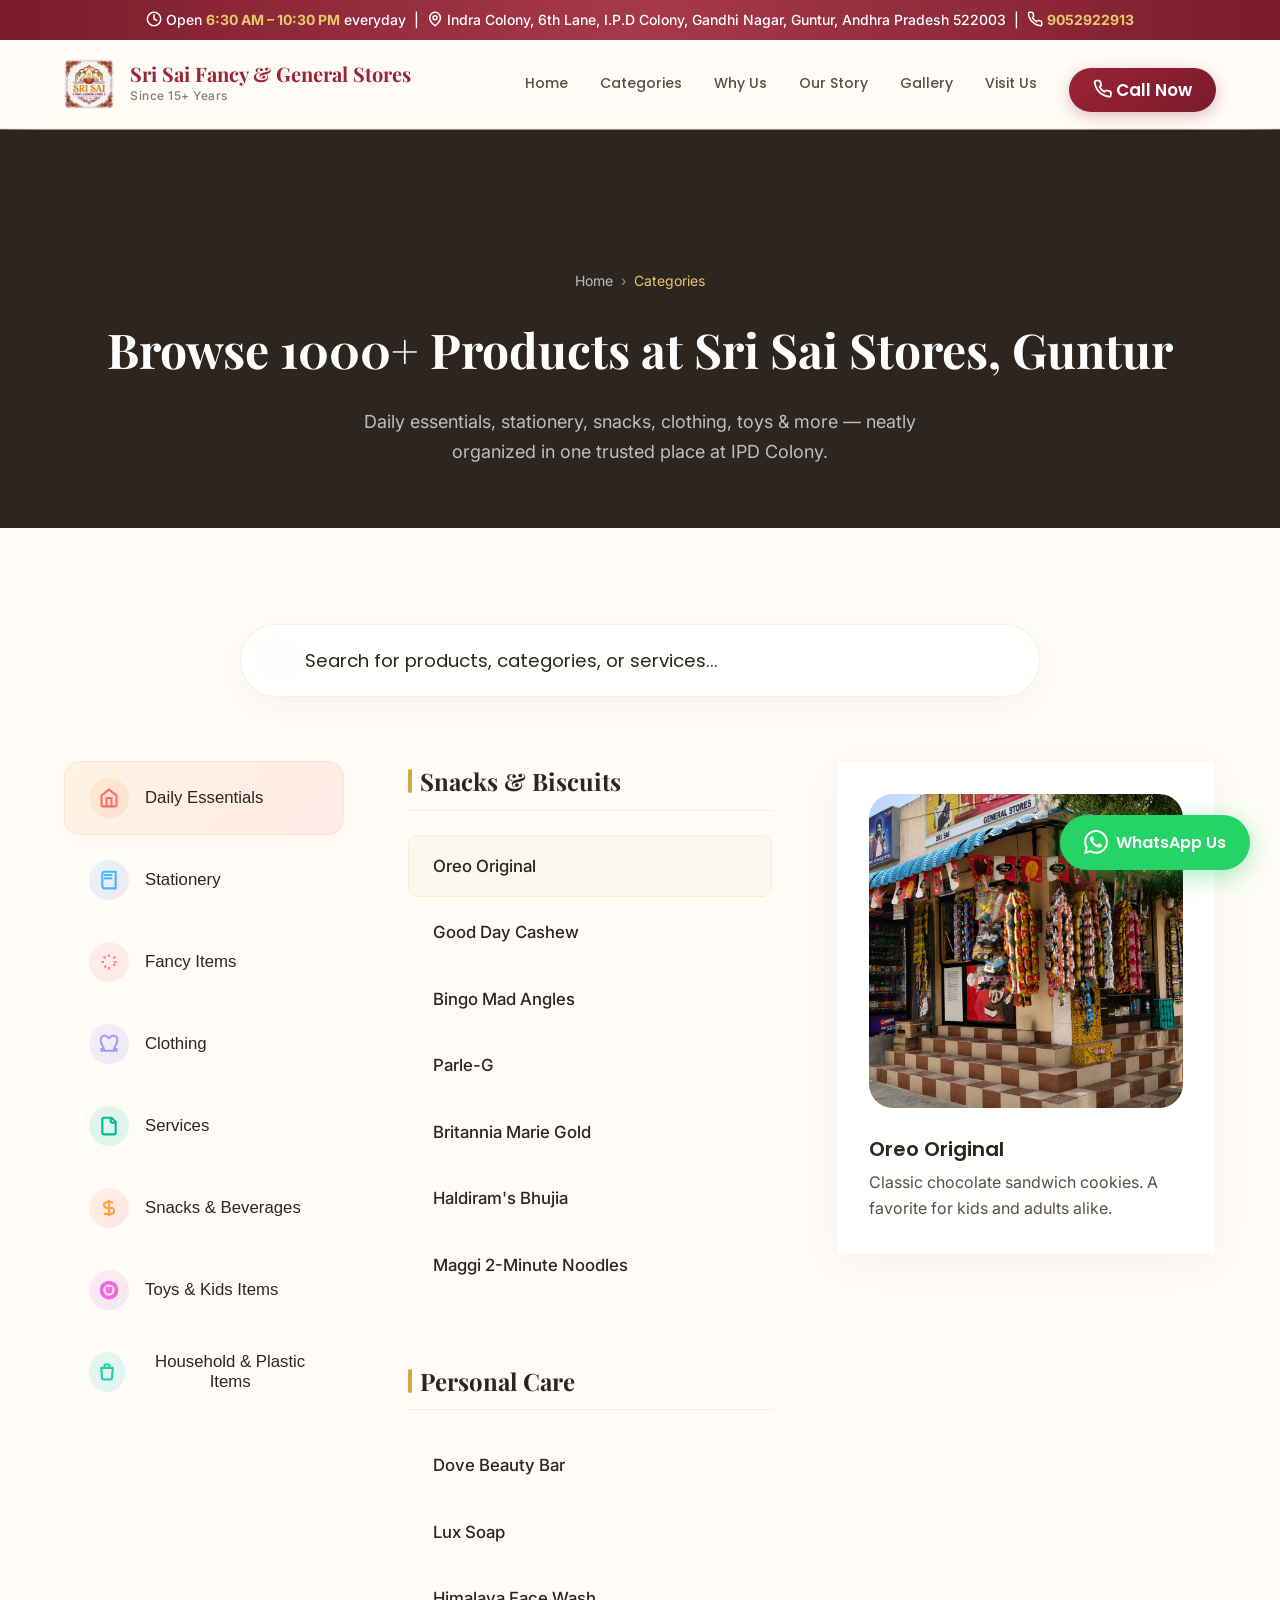
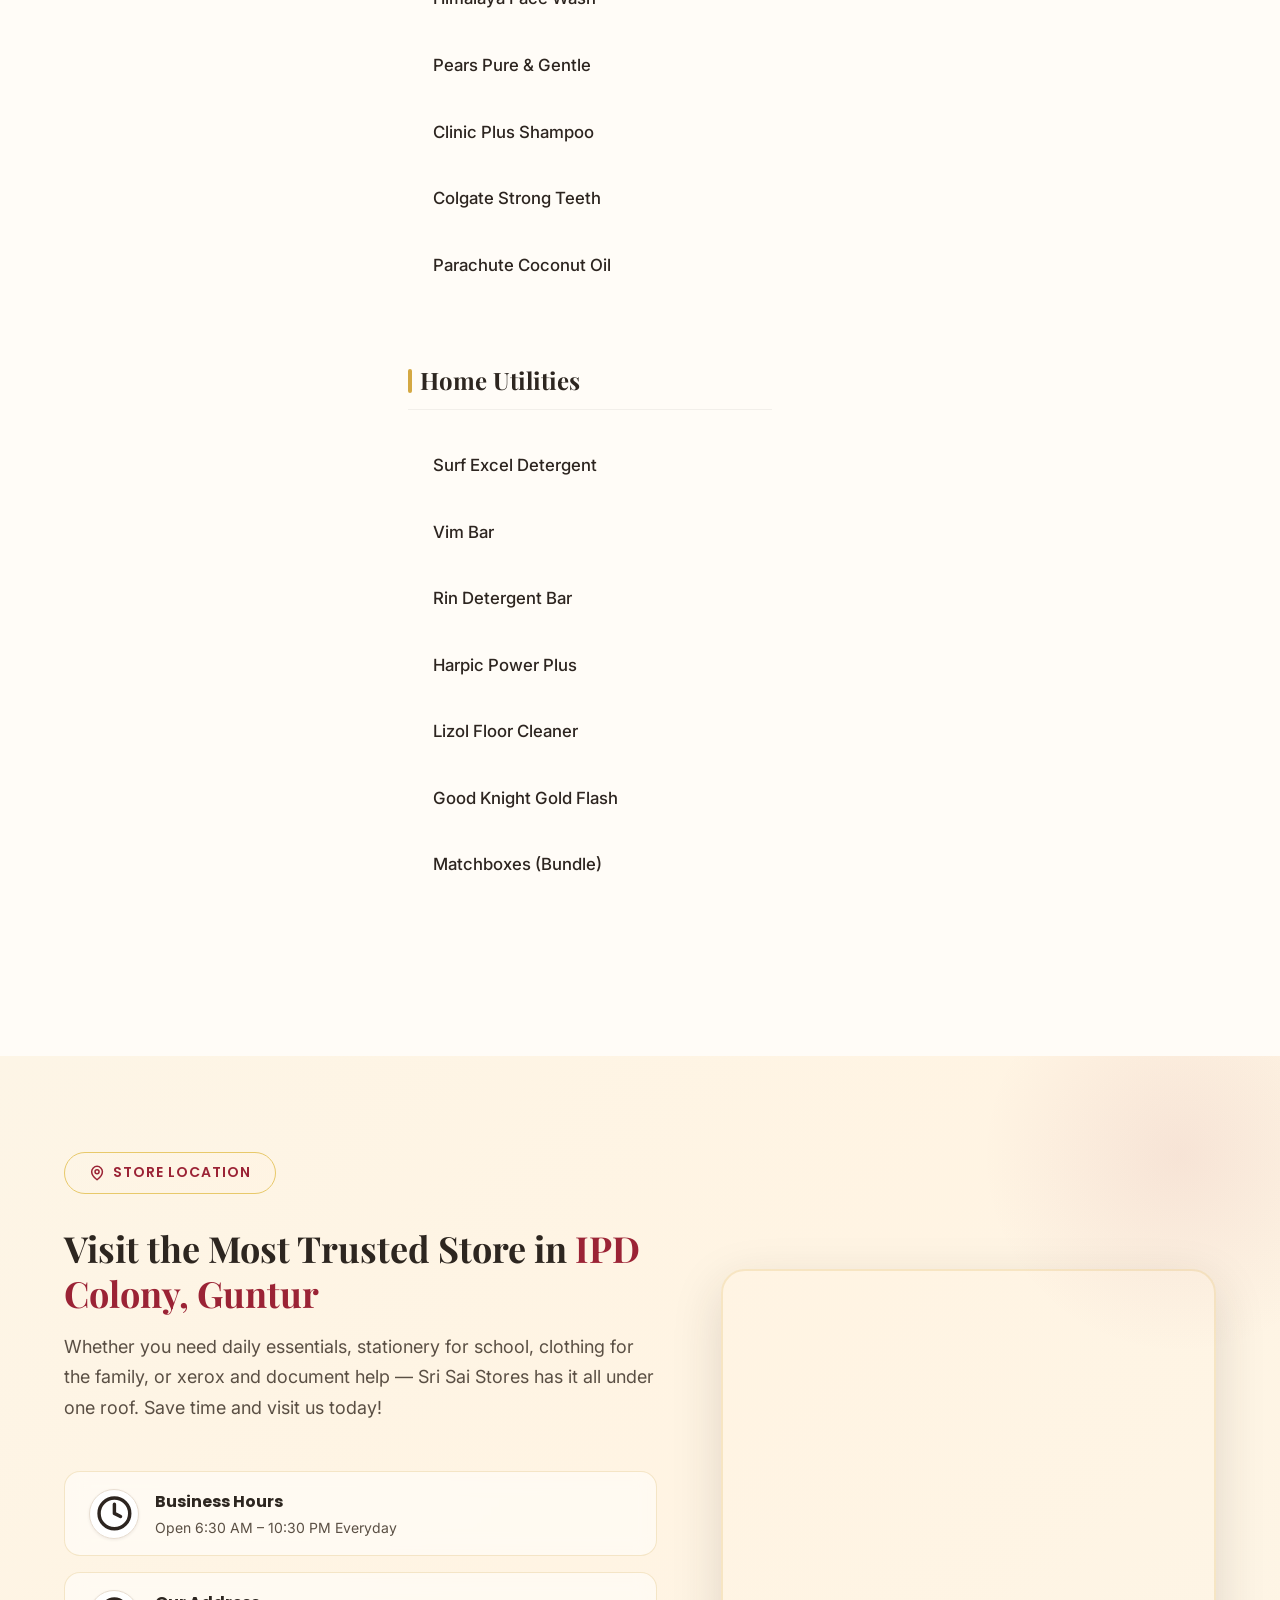
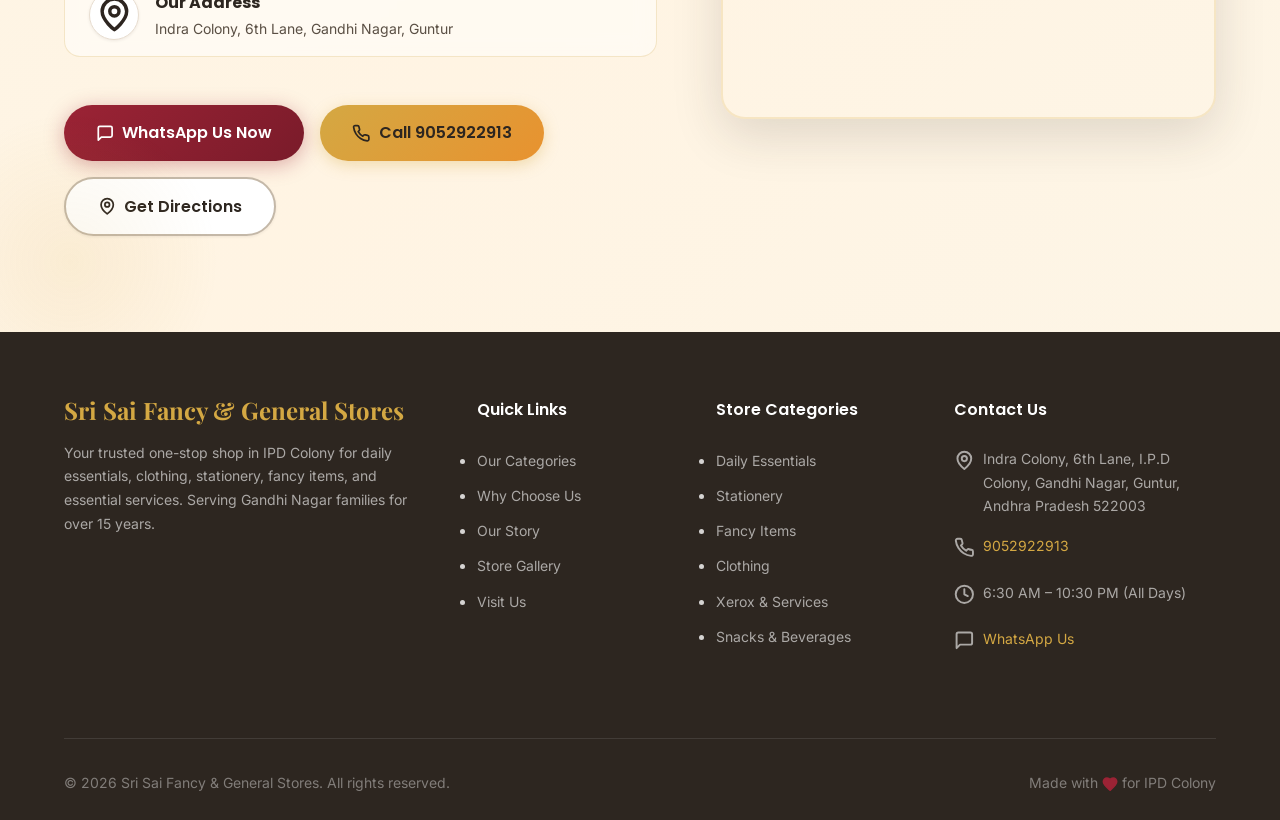
==== commit 3dd77892: "seo: complete SEO overhaul - sitemap, robots, schema, metadata, canonical URLs, breadcrumbs" ====
--- a/categories.html
+++ b/categories.html
@@ -1,23 +1,32 @@
 <!DOCTYPE html>
-<html lang="en">
+<html lang="en-IN">
 
 <head>
   <meta charset="UTF-8">
   <meta name="viewport" content="width=device-width, initial-scale=1.0">
-  <title>Sri Sai Fancy & General Stores | IPD Colony, Gandhi Nagar, Guntur</title>
+  <title>Product Categories – Daily Essentials, Stationery, Snacks & More | Sri Sai Stores Guntur</title>
   <meta name="description"
-    content="Sri Sai Fancy & General Stores — Your trusted one-stop shop in IPD Colony, Gandhi Nagar, Guntur for daily essentials, stationery, clothing, xerox services & more. Serving 200+ families for 15+ years. Call 9052922913.">
+    content="Browse all product categories at Sri Sai Stores, Guntur — daily essentials, stationery, fancy items, clothing, snacks, beverages, toys, household items & xerox services. Find everything you need in one shop at IPD Colony, Gandhi Nagar.">
   <meta name="keywords"
-    content="general store Guntur, fancy store IPD Colony, Gandhi Nagar store, stationery Guntur, xerox service, clothing store Guntur, Sri Sai stores">
+    content="Sri Sai stores categories, daily essentials Guntur, stationery shop IPD Colony, fancy items Gandhi Nagar, snacks beverages store, xerox photocopy near me, clothing store Guntur, toys shop Guntur, household items store, one-stop shop categories">
   <meta name="author" content="Sri Sai Fancy & General Stores">
   <meta name="robots" content="index, follow">
+  <meta name="theme-color" content="#1a1a2e">
+  <link rel="canonical" href="https://kavuripavansai94-git-hub.github.io/srisaistores/categories.html">
 
   <!-- Open Graph -->
-  <meta property="og:title" content="Sri Sai Fancy & General Stores | IPD Colony, Guntur">
+  <meta property="og:title" content="Product Categories – Browse 1000+ Products | Sri Sai Stores Guntur">
   <meta property="og:description"
-    content="Your trusted one-stop shop for daily needs, clothing, stationery, and essential services. Serving IPD Colony for 15+ years.">
+    content="Explore our complete product catalog — daily essentials, stationery, clothing, snacks, toys, household items & services. Everything in one trusted store at IPD Colony, Guntur.">
   <meta property="og:type" content="website">
-  <meta property="og:image" content="images/shop-image-2.png">
+  <meta property="og:url" content="https://kavuripavansai94-git-hub.github.io/srisaistores/categories.html">
+  <meta property="og:image" content="https://kavuripavansai94-git-hub.github.io/srisaistores/images/shop-image-2.png">
+  <meta property="og:locale" content="en_IN">
+  <meta property="og:site_name" content="Sri Sai Fancy & General Stores">
+
+  <!-- Preconnect for Google Fonts -->
+  <link rel="preconnect" href="https://fonts.googleapis.com">
+  <link rel="preconnect" href="https://fonts.gstatic.com" crossorigin>
 
   <!-- Favicon (using professional vector SVG) -->
   <link rel="icon"
@@ -69,11 +78,18 @@
     </div>
   </nav>
 
-  <!-- ========== PAGE HEADER ========== -->
+  <!-- ========== BREADCRUMB + PAGE HEADER ========== -->
   <header class="page-header" style="background: var(--warm-gray-900); padding: 140px 0 60px; text-align: center; color: white;">
     <div class="container">
-      <h1 style="font-family: 'Playfair Display', serif; font-size: var(--text-5xl); margin-bottom: var(--space-md);">All Categories</h1>
-      <p style="color: rgba(255,255,255,0.7); max-width: 600px; margin: 0 auto; font-size: var(--text-lg);">Everything your family needs, neatly organized in one trusted place.</p>
+      <nav aria-label="Breadcrumb" style="margin-bottom: var(--space-md);">
+        <ol style="list-style: none; display: flex; justify-content: center; gap: 8px; font-size: var(--text-sm); color: rgba(255,255,255,0.5); padding: 0; margin: 0;">
+          <li><a href="index.html" style="color: rgba(255,255,255,0.7); text-decoration: none;">Home</a></li>
+          <li aria-hidden="true">›</li>
+          <li aria-current="page" style="color: var(--gold-light);">Categories</li>
+        </ol>
+      </nav>
+      <h1 style="font-family: 'Playfair Display', serif; font-size: var(--text-5xl); margin-bottom: var(--space-md);">Browse 1000+ Products at Sri Sai Stores, Guntur</h1>
+      <p style="color: rgba(255,255,255,0.7); max-width: 600px; margin: 0 auto; font-size: var(--text-lg);">Daily essentials, stationery, snacks, clothing, toys & more — neatly organized in one trusted place at IPD Colony.</p>
     </div>
   </header>
 
@@ -135,9 +151,9 @@
       <div class="cta-grid">
         <div class="cta-details fade-in-left">
           <div class="section-badge"><svg class="icon-svg" viewBox="0 0 24 24" fill="none" stroke="currentColor" stroke-width="2.5"><path d="M20 10c0 6-8 12-8 12s-8-6-8-12a8 8 0 0 1 16 0Z"/><circle cx="12" cy="10" r="3"/></svg> Store Location</div>
-          <h2>Visit <span>Sri Sai Stores</span> Today!</h2>
+          <h2>Visit the Most Trusted Store in <span>IPD Colony, Guntur</span></h2>
           <p>Whether you need daily essentials, stationery for school, clothing for the family, or xerox and document
-            help — we've got it all. Save time and visit us today!</p>
+            help — Sri Sai Stores has it all under one roof. Save time and visit us today!</p>
 
           <div class="cta-info">
             <div class="cta-info-card">
@@ -210,12 +226,12 @@
         <div>
           <h4>Store Categories</h4>
           <ul class="footer-links">
-            <li><a href="#cat-daily">Daily Essentials</a></li>
-            <li><a href="#cat-stationery">Stationery</a></li>
-            <li><a href="#cat-fancy">Fancy Items</a></li>
-            <li><a href="#cat-clothing">Clothing</a></li>
-            <li><a href="#cat-xerox">Xerox Services</a></li>
-            <li><a href="#cat-online">Online Help</a></li>
+            <li><a href="categories.html?category=daily-essentials">Daily Essentials</a></li>
+            <li><a href="categories.html?category=stationery">Stationery</a></li>
+            <li><a href="categories.html?category=fancy-items">Fancy Items</a></li>
+            <li><a href="categories.html?category=clothing">Clothing</a></li>
+            <li><a href="categories.html?category=services">Xerox & Services</a></li>
+            <li><a href="categories.html?category=snacks-beverages">Snacks & Beverages</a></li>
           </ul>
         </div>
 
@@ -241,7 +257,7 @@
       </div>
 
       <div class="footer-bottom">
-        <span>© 2024 Sri Sai Fancy & General Stores. All rights reserved.</span>
+        <span>© 2026 Sri Sai Fancy & General Stores. All rights reserved.</span>
         <span>Made with <svg class="icon-svg icon-heart" viewBox="0 0 24 24" fill="currentColor" stroke="none"><path d="M12 21.35l-1.45-1.32C5.4 15.36 2 12.28 2 8.5 2 5.42 4.42 3 7.5 3c1.74 0 3.41.81 4.5 2.09C13.09 3.81 14.76 3 16.5 3 19.58 3 22 5.42 22 8.5c0 3.78-3.4 6.86-8.55 11.54L12 21.35z"/></svg> for IPD Colony</span>
       </div>
     </div>
@@ -268,9 +284,10 @@
   <script type="application/ld+json">
   {
     "@context": "https://schema.org",
-    "@type": "LocalBusiness",
+    "@type": "Store",
     "name": "Sri Sai Fancy & General Stores",
-    "description": "Trusted one-stop shop in IPD Colony, Gandhi Nagar, Guntur for daily essentials, stationery, clothing, fancy items, xerox services, and online application help. Serving 200+ families for 15+ years.",
+    "alternateName": "Sri Sai Stores",
+    "description": "Browse our complete product catalog — daily essentials, stationery, fancy items, clothing, snacks, beverages, toys, household items, xerox services and more at IPD Colony, Gandhi Nagar, Guntur.",
     "address": {
       "@type": "PostalAddress",
       "streetAddress": "Indra Colony, 6th Lane, I.P.D Colony, Gandhi Nagar",
@@ -279,14 +296,42 @@
       "postalCode": "522003",
       "addressCountry": "IN"
     },
+    "geo": {
+      "@type": "GeoCoordinates",
+      "latitude": "16.277998",
+      "longitude": "80.451693"
+    },
     "telephone": "+919052922913",
-    "openingHours": "Mo-Su 06:30-22:30",
+    "openingHoursSpecification": {
+      "@type": "OpeningHoursSpecification",
+      "dayOfWeek": ["Monday","Tuesday","Wednesday","Thursday","Friday","Saturday","Sunday"],
+      "opens": "06:30",
+      "closes": "22:30"
+    },
     "priceRange": "₹",
-    "image": "images/shop-image-2.png",
-    "url": "",
+    "image": "https://kavuripavansai94-git-hub.github.io/srisaistores/images/shop-image-2.png",
+    "url": "https://kavuripavansai94-git-hub.github.io/srisaistores/categories.html",
+    "hasMap": "https://www.google.com/maps?q=16.277998,80.451693",
+    "foundingDate": "2011",
+    "areaServed": {
+      "@type": "Place",
+      "name": "IPD Colony, Gandhi Nagar, Guntur, Andhra Pradesh"
+    },
     "sameAs": []
   }
   </script>
+
+  <!-- Breadcrumb Schema -->
+  <script type="application/ld+json">
+  {
+    "@context": "https://schema.org",
+    "@type": "BreadcrumbList",
+    "itemListElement": [
+      { "@type": "ListItem", "position": 1, "name": "Home", "item": "https://kavuripavansai94-git-hub.github.io/srisaistores/" },
+      { "@type": "ListItem", "position": 2, "name": "Categories", "item": "https://kavuripavansai94-git-hub.github.io/srisaistores/categories.html" }
+    ]
+  }
+  </script>
 </body>
 
 </html>
--- a/style.css
+++ b/style.css
@@ -504,6 +504,7 @@
 .hero-title .accent {
   background: linear-gradient(135deg, var(--gold-light), #FFD700, var(--saffron));
   -webkit-background-clip: text;
+  background-clip: text;
   -webkit-text-fill-color: transparent;
   text-shadow: 0 0 20px rgba(212, 168, 67, 0.2);
   display: block;
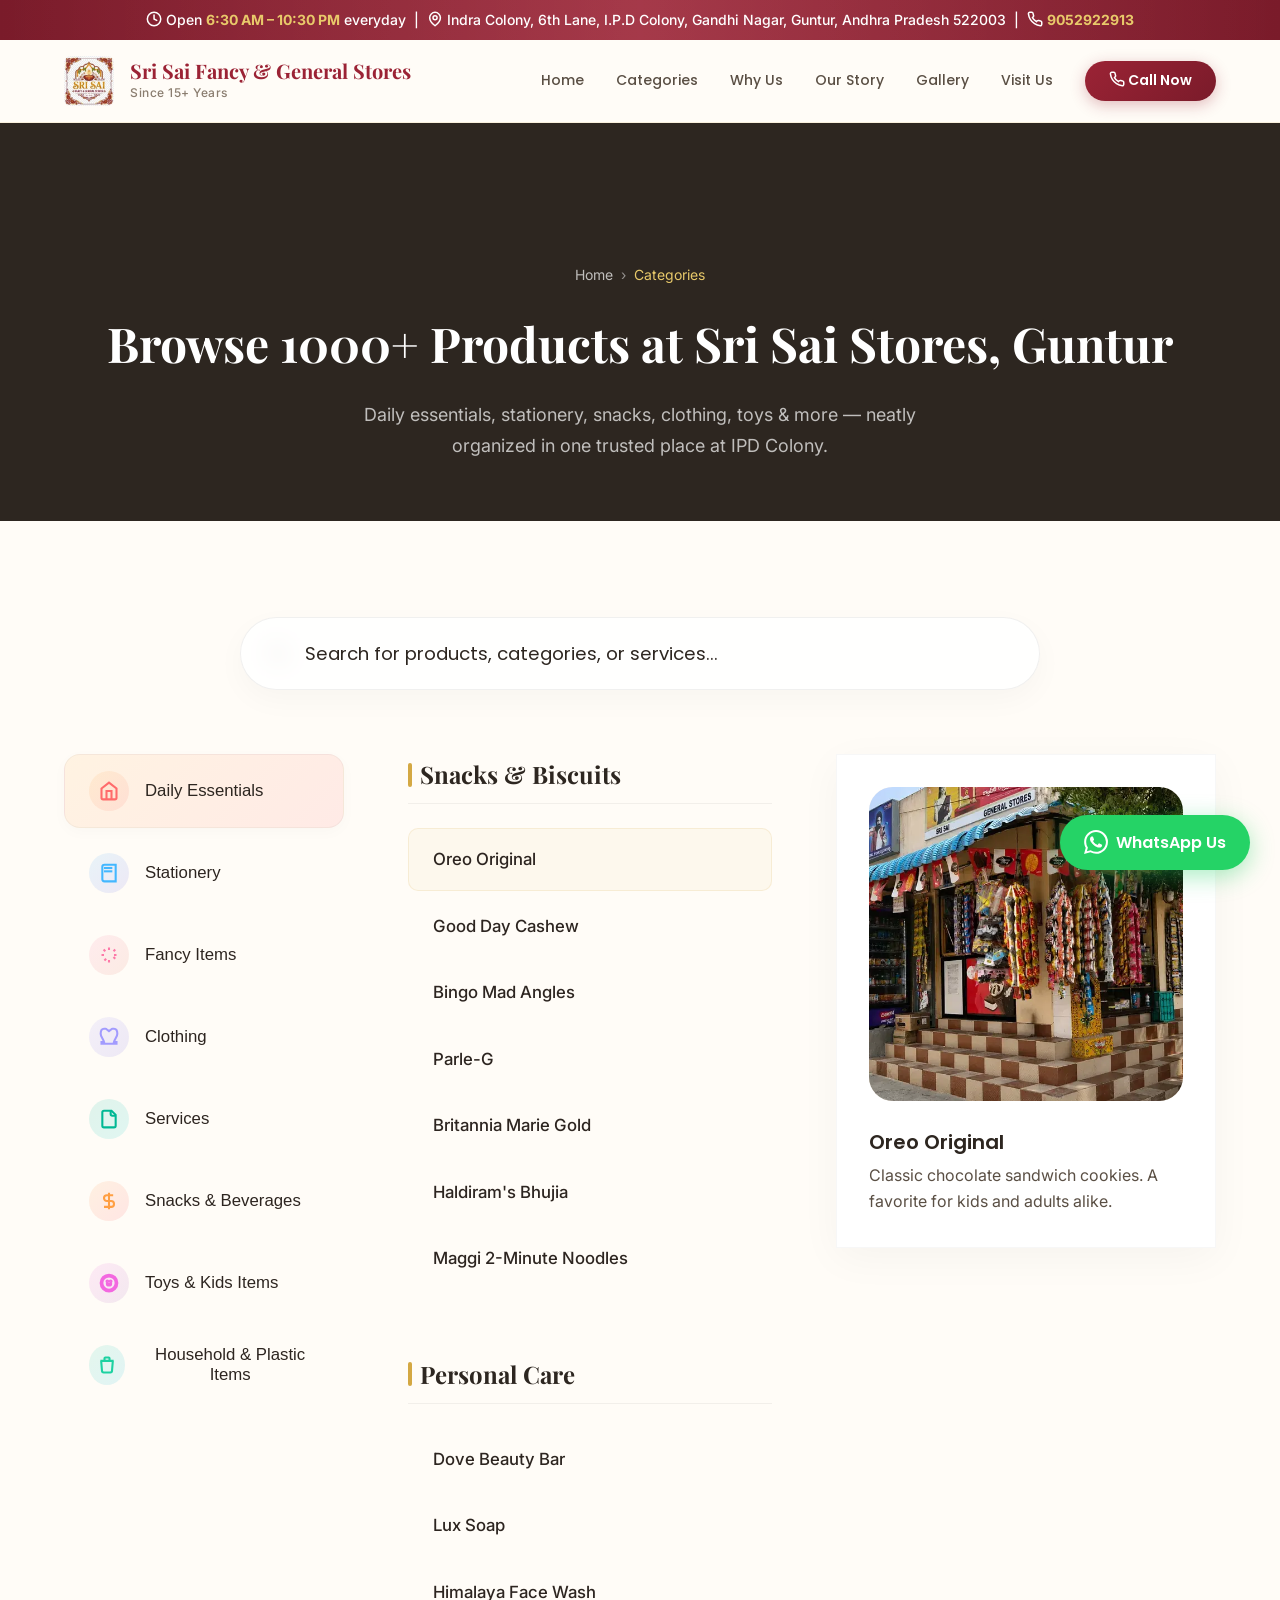
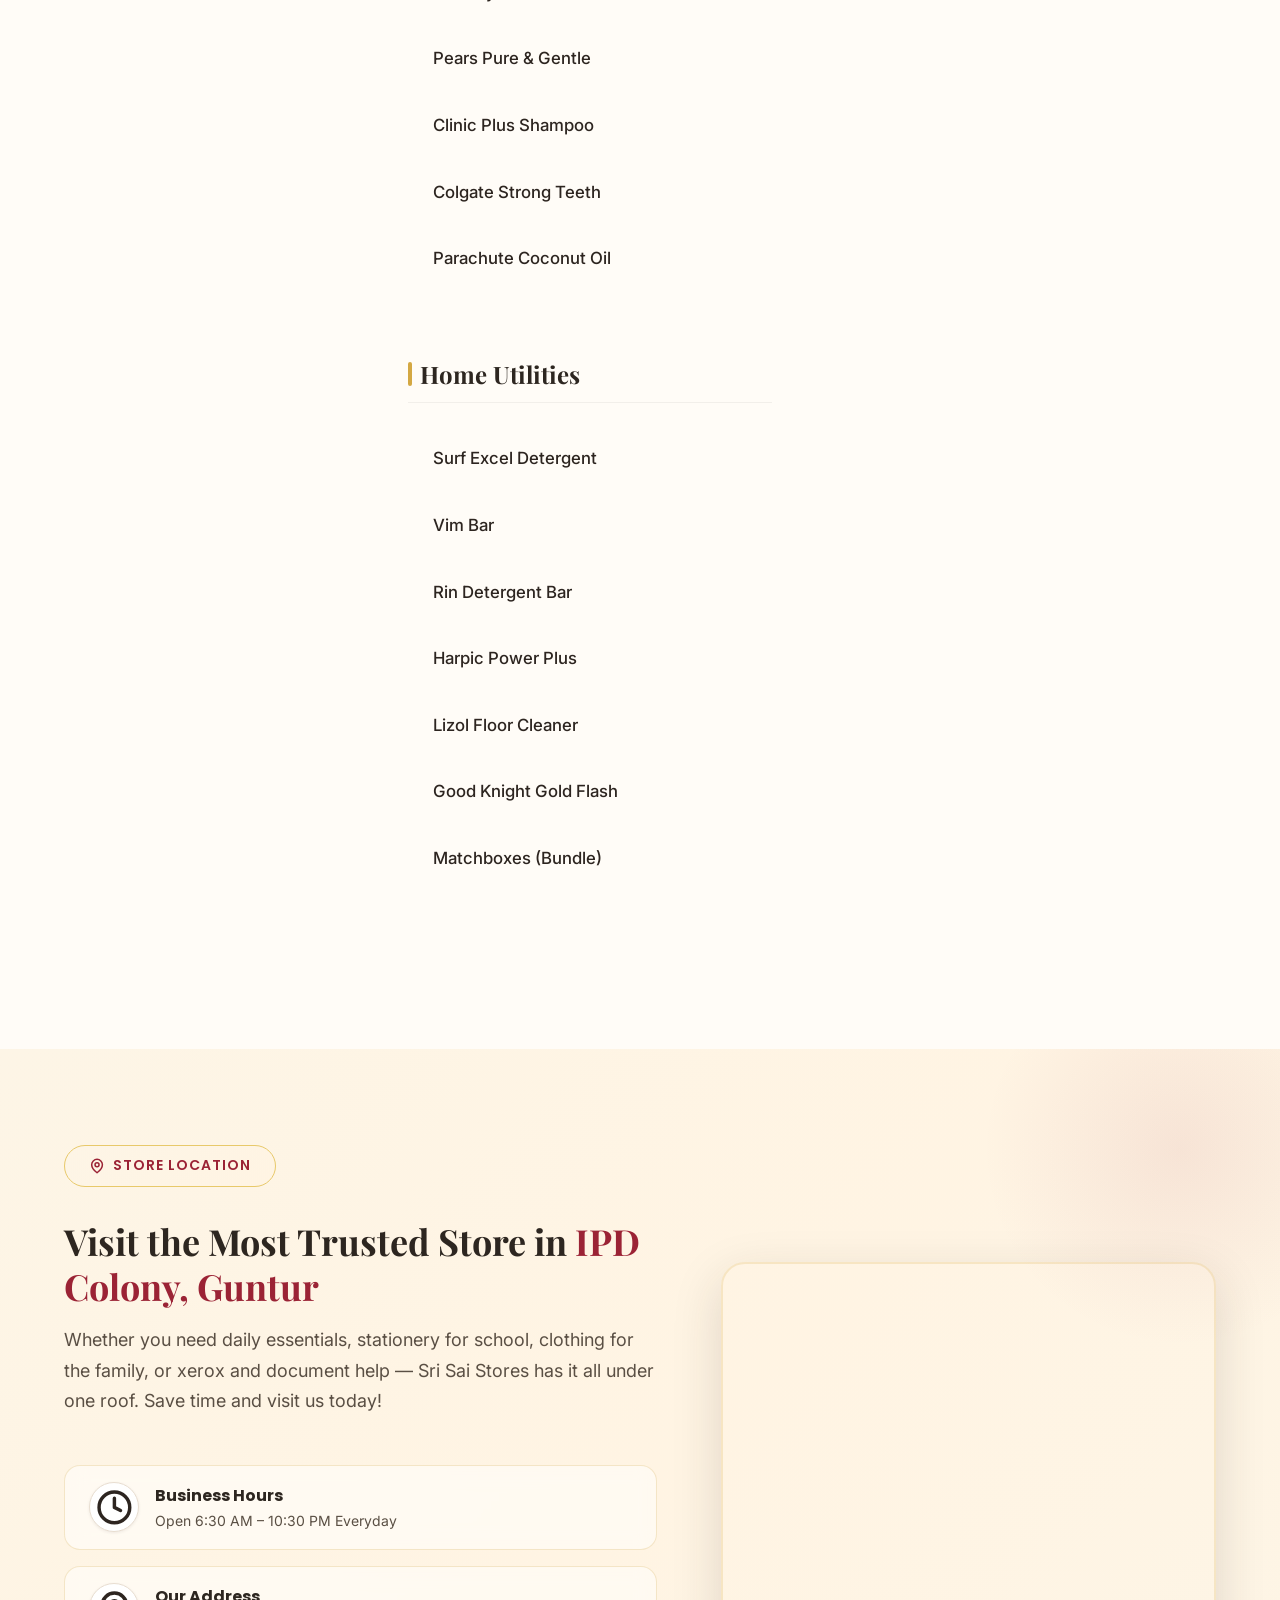
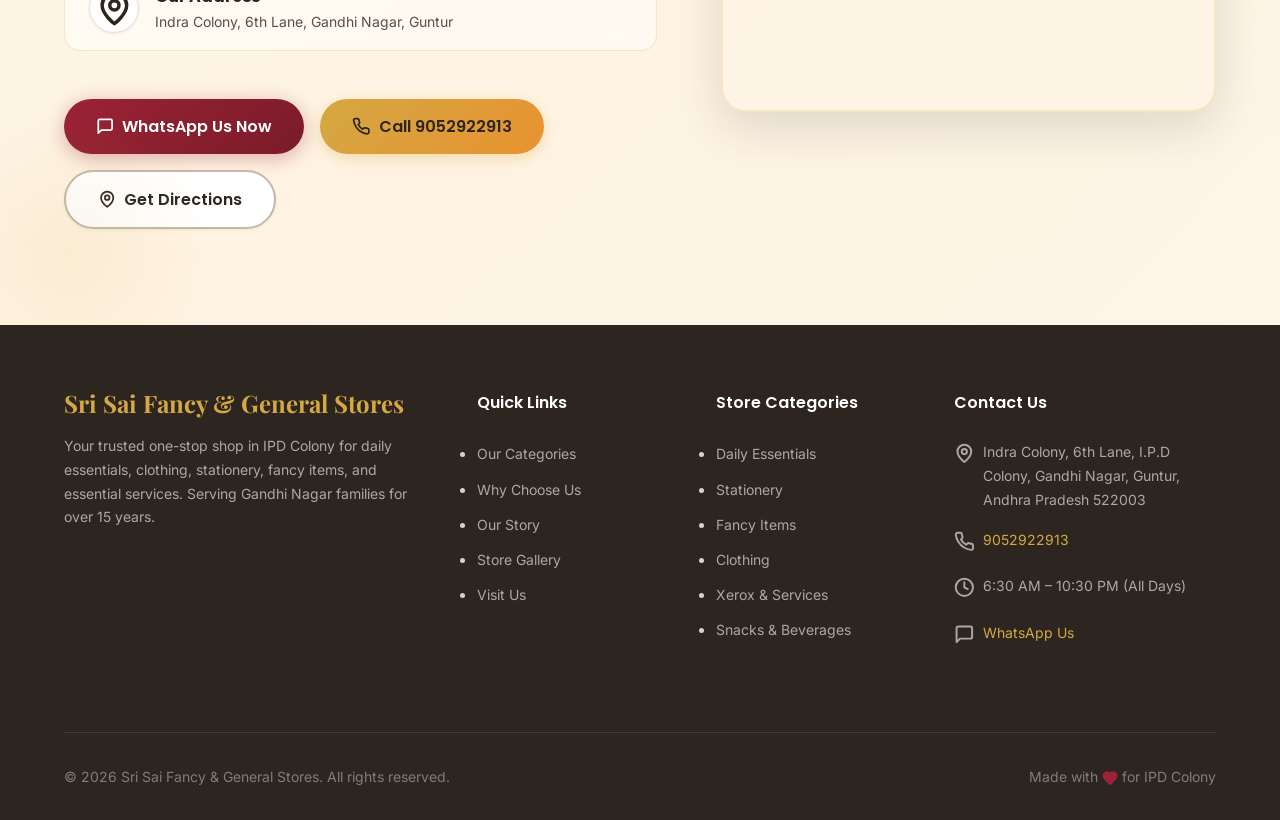
==== commit d1a906c1: "perf: complete image optimization, WebP compression, and LCP render-priority enhancements" ====
--- a/categories.html
+++ b/categories.html
@@ -20,7 +20,7 @@
     content="Explore our complete product catalog — daily essentials, stationery, clothing, snacks, toys, household items & services. Everything in one trusted store at IPD Colony, Guntur.">
   <meta property="og:type" content="website">
   <meta property="og:url" content="https://kavuripavansai94-git-hub.github.io/srisaistores/categories.html">
-  <meta property="og:image" content="https://kavuripavansai94-git-hub.github.io/srisaistores/images/shop-image-2.png">
+  <meta property="og:image" content="https://kavuripavansai94-git-hub.github.io/srisaistores/images/shop-image-2.webp">
   <meta property="og:locale" content="en_IN">
   <meta property="og:site_name" content="Sri Sai Fancy & General Stores">
 
@@ -51,7 +51,7 @@
   <nav class="navbar" id="navbar">
     <div class="navbar-inner">
       <a href="#" class="navbar-brand" id="navbar-brand">
-        <img src="images/logo.png" alt="Sri Sai Fancy & General Stores Logo" loading="eager">
+        <img src="images/logo.webp" alt="Sri Sai Fancy & General Stores Logo" loading="eager" fetchpriority="high">
         <div class="brand-text">
           <span class="brand-name">Sri Sai Fancy & General Stores</span>
           <span class="brand-tagline">Since 15+ Years</span>
@@ -309,7 +309,7 @@
       "closes": "22:30"
     },
     "priceRange": "₹",
-    "image": "https://kavuripavansai94-git-hub.github.io/srisaistores/images/shop-image-2.png",
+    "image": "https://kavuripavansai94-git-hub.github.io/srisaistores/images/shop-image-2.webp",
     "url": "https://kavuripavansai94-git-hub.github.io/srisaistores/categories.html",
     "hasMap": "https://www.google.com/maps?q=16.277998,80.451693",
     "foundingDate": "2011",
